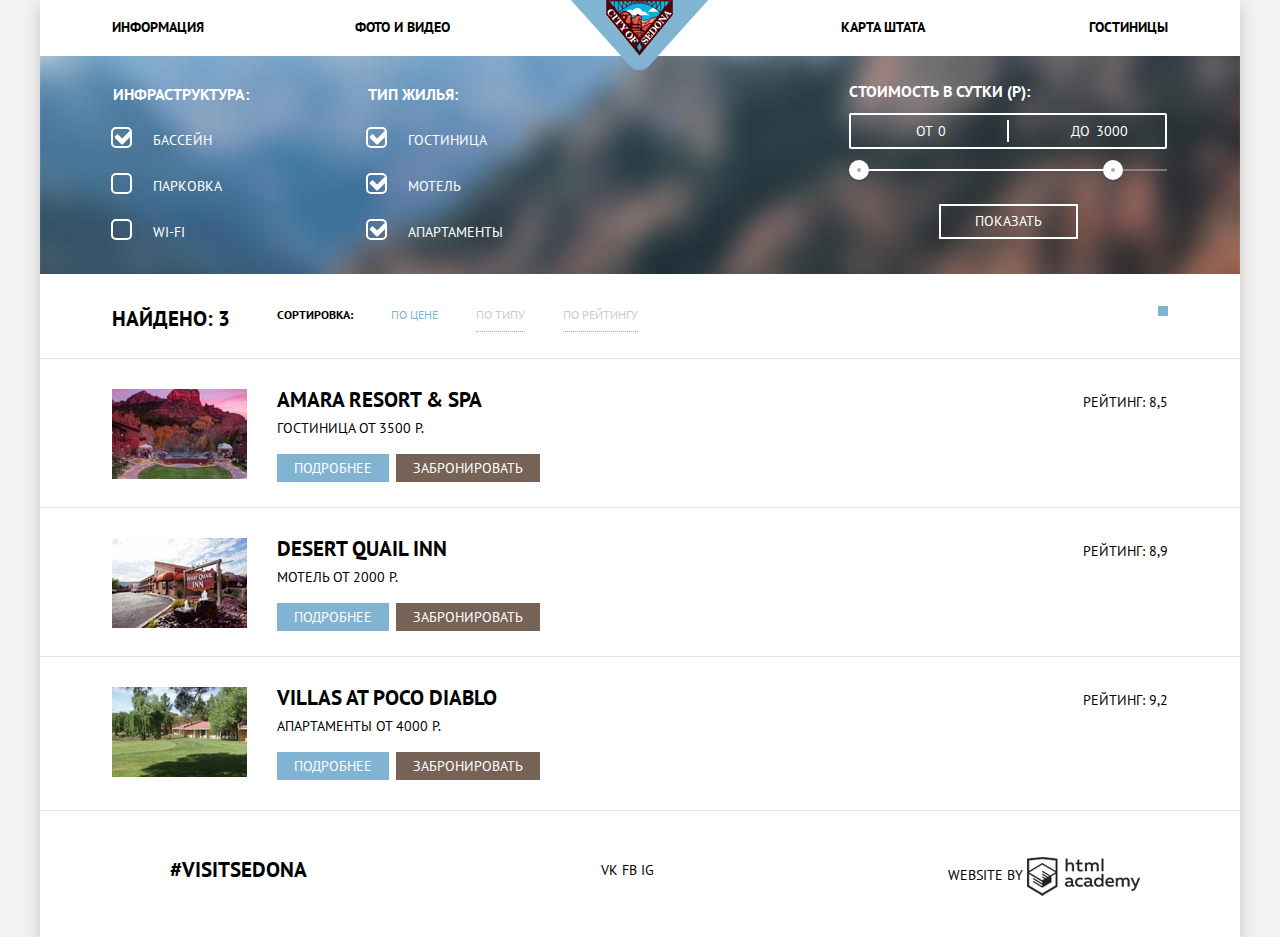
==== inner.html @ 0ab80007 "внутренняя страница" ====
<!DOCTYPE html>
<html lang="ru">
    <head>
        <meta charset="utf-8">
        <title>HTML Academy: Седона</title>
         <link href="https://fonts.googleapis.com/css?family=PT+Sans+Narrow:400,700|PT+Sans:400,700&amp;subset=cyrillic" rel="stylesheet">
        <link href="css/style.css" rel="stylesheet">
    </head>
    <body>
        <div class="container">
            <header class="page-header"> 
                <a class="logo" href="index.html"><img src="img/logo.png" alt="логотип" width=138 height=70></a>
                <nav class="top-menu">
                    <ul>
                        <li><a href="#">Информация</a></li>
                        <li><a href="#">Фото и видео</a></li>
                        <li><a href="#">Карта штата</a></li>
                        <li><a href="inner.html">Гостиницы</a></li>
                    </ul>
                </nav>
            </header>
            <!-- форма поиска жилья -->
            <div class="search-block">
                    <form class="hotel-search">
                        <div class="search-infrastructure">
                            <h3>Инфраструктура:</h3>
                                <input class="checkbox" type="checkbox" name="swim" id="swim" checked>
                            <label for="swim"><span>Бассейн</span></label>
                                <input class="checkbox" type="checkbox" name="parking" id="parking">
                            <label for="parking"><span>Парковка</span></label>
                                <input class="checkbox" type="checkbox" name="wifi" id="wifi">
                            <label for="wifi"><span>Wi-Fi</span></label>
                        </div>
                        <div class="search-housing">
                            <h3>Тип жилья:</h3>
                                <input class="checkbox" type="checkbox" name="hotel" id="hotel" checked>
                            <label for="hotel"><span>Гостиница</span></label>
                                <input class="checkbox" type="checkbox" name="motel" id="motel" checked>
                            <label for="motel"><span>Мотель</span></label>                        
                                <input class="checkbox" type="checkbox" name="apartments" id="apartments" checked>                                   
                            <label for="apartments"><span>Апартаменты</span></label>
                        </div>
                        <div class="search-price">
                            <div class="search-price-title">
                                Стоимость в сутки (р):
                            </div>
                            <div class="range-control">
                                <label class="min-price">от <input type="text" name="min-price" value="0"></label>
                                <label class="max-price">до <input type="text" name="max-price" value="3000"></label>
                            </div>
                            <div class="range-scale">
                                <!-- шкала -->
                                <div class="scale">
                                    <div class="scale-bar">
                                    </div>
                                </div>
                                <!-- ползунки -->
                                <div class="range-toggle range-toggle-min">
                                </div>
                                <div class="range-toggle range-toggle-max">
                                </div>
                            </div>
                            <button type="submit" class="btn-transparent">Показать</button> 
                        </div>
                    </form>
                </div>
            <!--основная часть -->
            <!-- сортировка результатов-->
            <main class="inner-page">
                <div class="result-sorting">
                    <div class="sorting-filter">
                        <span class="result-amount">Найдено: 3</span>
                        <span class="sorting-title">Сортировка:</span>
                        <a href="#" class="sorting-option sorting-option--selected">По цене</a>
                        <a href="#" class="sorting-option">По типу</a>
                        <a href="#" class="sorting-option">По рейтингу</a>
                    </div>
                    <div class="sorting-dir">
                        <a href="#" class="arrow-link"></a>
                        <a href="#" class="arrow-link-down"></a>
                    </div>
                </div>
                
            <!-- результаты -->
                <div class="result-content">
                <!-- блок с результатом -->
                    <div class="result">
                        <div class="result-block">
                            <figure class="result-img">
                                <img class="result-image" src="img/hotel-1.jpg" alt="фото гостиницы" width=135 height=90>
                            </figure>
                            <div class="result-info">
                                <h2 class="result-name">Amara Resort &amp; SPA</h2>
                                <span class="result-type">Гостиница</span>
                                <span class="result-prise">От 3500 Р.</span>
                                <div class="result-action">
                                    <a class="result-more-btn" href="#">Подробнее</a>
                                    <a class="result-order-btn">Забронировать</a>
                                </div>
                            </div>
                        </div>
                        <div class="result-rating">
                            <!-- звездочки рейтинга? -->
                            <div class="result-rating-stars">
                            </div>
                            <span class="result-rating-text">Рейтинг: 8,5</span>
                        </div>
                    </div>
                    <!-- конец блока с результатом -->
                    <div class="result">
                         <div class="result-block">
                            <figure class="result-img">
                                <img class="result-image" src="img/hotel-2.jpg" alt="фото гостиницы" width=135 height=90>
                            </figure>
                            <div class="result-info">
                                <h2 class="result-name">Desert Quail Inn</h2>
                                <span class="result-type">Мотель</span>
                                <span class="result-prise">От 2000 Р.</span>
                                <div class="result-action">
                                    <a class="result-more-btn" href="#">Подробнее</a>
                                    <a class="result-order-btn">Забронировать</a>
                                </div>
                            </div>
                        </div>
                        <div class="result-rating">
                            <!-- звездочки рейтинга? -->
                            <div class="result-rating-stars">
                            </div>
                            <span class="result-rating-text">Рейтинг: 8,9</span>
                        </div>
                    </div>
                    <div class="result">
                         <div class="result-block">
                            <figure class="result-img">
                                <img class="result-image" src="img/hotel-3.jpg" alt="фото гостиницы" width=135 height=90>
                            </figure>
                            <div class="result-info">
                                <h2 class="result-name">Villas at Poco Diablo</h2>
                                <div class="result-filter">
                                    <span class="result-type">Апартаменты</span>
                                    <span class="result-prise">От 4000 Р.</span>
                                </div>
                                <div class="result-action">
                                    <a class="result-more-btn" href="#">Подробнее</a>
                                    <a class="result-order-btn">Забронировать</a>
                                </div>
                            </div>
                        </div>
                        <div class="result-rating">
                            <!-- звездочки рейтинга? -->
                            <div class="result-rating-stars">
                            </div>
                            <span class="result-rating-text">Рейтинг: 9,2</span>
                        </div>
                    </div>
                </div>
            </main>
       <!-- подвал -->
            <footer class="page-footer">
                <div class="footer-left">
                    <span class="footer-hashtag">#VisitSedona</span>
                </div>
                <div class="socials">
                    <a class="social social-vk" href="#">vk</a>
                    <a class="social social-fb" href="#">fb</a>
                    <a class="social social-yt" href="#">ig</a>
                </div>
                <div class="copyright">
                    Website by <a href="http://htmlacademy.ru/"><img src="img/copyright.png" alt="HTML Academy" width=113 height=39 class="copyright-image"></a>
                </div>
            </footer>
        </div>
    </body>
</html>
---- css/style.css ----
body {
    margin: 0;
    padding: 0;
    background-color: #f2f2f2;
    color: #000000;
    font-family: "PT Sans", "Arial", serif;
    font-size: 14px;
    font-weight: normal;
    line-height: 26px; 
    text-transform: uppercase;
}

h1 {
    color: #000000;
    font-family: "PT Sans", "Arial", serif;
    font-size: 21px;
    font-weight: bold;
    line-height: 26px; 
    text-transform: uppercase;
}

h2 {
    color: #000000;
    font-family: "PT Sans", "Arial", serif;
    font-size: 21px;
    font-weight: bold;
    line-height: 21px; 
    text-transform: uppercase;
}

a {
    color: #000000;
    text-decoration: none;
}

a:visited {
    color: #000000;
} 

.container {
    position: relative;
    width: 1200px;
    margin: 0 auto;
    background-color: white;  
    box-shadow: 0 5px 15px 0 rgba(0, 0, 0, 0.2);
}

.page-header {
    background-color: white;
    font-size: 0;
}

.top-menu {
    padding-left: 6%;
    padding-right: 6%;    
}

.top-menu ul {
    display: flex;
    justify-content: space-between;
    padding: 0;
    list-style-type: none;
}

.top-menu li {
    width: 20%;
    padding-top: 14px;
    padding-bottom: 16px;
    font-size: 14px;
    font-weight: bold;
    text-align: left;
    text-transform: uppercase;

}

.top-menu li:nth-child(3), .top-menu li:last-child {
    text-align: right;
}


.top-menu li:nth-child(2) {
    padding-right: 11%;
}

.logo {
    position: absolute;
    left: 50%;
    margin-left: -69px;
}

.top-image {
    height: 433px;
    padding-top: 75px;
    background: 
        url("../img/img-bottom.png") no-repeat 50% 100%, 
        url("../img/background.jpg") no-repeat 50% 0;
}

.top-image img {
    display: block;
    margin: auto;
}


.features-head {
    width: 575px;
    margin-top: 0;
    margin-right: auto;
    margin-left: auto;
    padding-top: 46px;
    padding-bottom: 37px;
    text-align: center;
}

.block-caption {
    padding-top: 13px;
    text-transform: uppercase;
}

.features-block h2 {
    color: white;
}

.features-block {
    min-height: 256px;
    display: flex;
    color: white;
    line-height: 0;
    background-color: #81b3d2;
}


.features-text {
    width: 33.33%;
    display: flex;
    flex-direction: column;
    justify-content: center;
    padding-top: 5px;
    padding-bottom: 0;
    padding-right: 40px;
    padding-left: 40px;
    line-height: 26px;
}

.features-text h2 {
    padding-left: 60px;
    padding-right: 60px;
    margin-bottom: 25px;
}

.features-bottom h2 {
    padding-left: 100px;
    padding-right: 100px;
}

.features-number, .features-text {
    text-align: center;
}

.features-img {
    width: 66.67%;
    margin: 0;
    padding: 0;
}

.features-block--inverse {
    flex-direction: row-reverse;
}


.advice {
    display: flex;
    justify-content: space-between;
    text-transform: uppercase;
    font-size: 0;
}

.advice-item {
    width: 33.33%;
    padding-bottom: 64px;
    font-size: 14px;
    text-align: center;
}

.advice-item-description {
    padding: 6px 72px;
    line-height: 20px;
    text-align: center;
}

.advice-item--house::before {
    content: "";
    display: block;
    width: 85px;
    height: 75px;
    margin: 58px 157px 28px 157px;
    background: url("../img/house-icon.png") no-repeat center;
}

.advice-item--hamburger::before {
    content: "";
    display: block;
    width: 85px;
    height: 75px;
    margin: 58px 157px 28px 157px;
    background: url("../img/hamburger-icon.png") no-repeat center;
}

.advice-item--hamburger .advice-item-description {
    padding-right: 57px;
    padding-left: 57px;
}

.advice-item--gift::before {
    content: "";
    display: block;
    width: 85px;
    height: 75px;
    margin: 58px 157px 28px 157px;
    background: url("../img/gift-icon.png") no-repeat center;
}

.advice-item--gift .advice-item-description {
    padding-right: 64px;
    padding-left: 64px;
}

.features-bottom {
    min-height: 256px;
    display: flex;
    flex-direction: row;
    justify-content: space-between;
    margin: 0;
    padding-top: 0;
    color: #000000;
    line-height: 0;
    background-color: #eeeeee;
}

.features-bottom .features-text {
    width: 400px;
    line-height: 26px;
    display: flex;
    padding: 0;
    margin-top: -10px;
    flex-direction: column;
    justify-content: center;
}

.features-bottom .features-description {
    padding-left: 60px;
    padding-right: 60px;
}


.search-text {
    width: 575px;
    min-height: 235px;
    padding: 0;
    margin: 0;
    text-align: center;
    margin-top: 55px;
    margin-right: auto; 
    margin-left: auto;
}

.search-text p {
    padding-top: 10px;
    padding-bottom: 33px;
    line-height: 24px;
}

.search-caption {
    line-height: 24px;
    font-size: 30px;
    font-weight: bold;
}

.search-btn {
    width: 570px;
    padding: 30px;
    border: none;
    font-family: "PT Sans", "Arial", serif;
    font-size: 21px;
    font-weight: bold;
    line-height: 26px;
    text-align: center;
    text-transform: uppercase;
    color: #ffffff;
    background-color: #766357;
}

.map {
    width: 100%;
    height: 594px;
    background: url('../img/map.jpg') no-repeat center bottom;
}

.search-container {
    position: absolute;
    left: 315px;
    width: 570px;
    min-height: 393px;
    padding: 0;
    background-color: #ffffff;
    box-shadow: -7px 7px 15px 0 rgba(0, 0, 0, 0.15);
}

.search-form {
    padding: 40px 57px;
    font-weight: bold;
    line-height: 26px;

}

.search-form input {
    height: 26px;
    padding: 5px 15px;
    margin: 15px 0;
    font-family: "PT Sans", "Arial", serif;
    font-size: 14px;
    font-weight: bold;
    line-height: 26px;
    text-transform: uppercase;
}


input[type="text"] {
    width: 315px;
    margin-left: 15px;
    border: none;
    background-color: #f2f2f2;
}
    
.search-form label {
    margin: 0;
    padding: 0;
}

.search-form span {
    font-size: 14px;
    line-height: 26px;
}

/*мракобесие*/
.people-block {
    display: flex;
    justify-content: space-between;
    flex-wrap: nowrap;
    padding: 0;
    margin-top: 20px;
    margin-bottom: 10px;
}

.people-block label {
    display: flex;
    justify-content: space-between;
}

.people-block input {
    width: 36px;
    height: 36px;
    margin: 0;
    padding: 0;
    border: none;
    text-align: center;
    background-color: #f2f2f2;
}

.people-block input:last-child {
    margin-right: 0;
}
/**/

.filter-btn {
    width: 457px;
    padding: 16px 0;
    margin: 43px auto 0 auto;
    border: none;
    color: #ffffff;
    font-size: 21px;
    font-weight: bold;
    line-height: 26px;
    text-transform: uppercase;
    background-color: #81b3d2;
}


.page-footer {
    display: flex;
    justify-content: space-between;
    margin: 0;
    margin-top: -121px;
    padding: 41px 100px;
    background-color: rgba(255, 255, 255, 0.9);
}

.footer-left {
    padding-left: 30px;

}
.footer-hashtag {
    font-size: 21px;
    font-weight: bold;

}

.copyright img {
    line-height: 40px;
    vertical-align: middle;
}



/*внутренняя страница*/

.result-content {
    display: flex;
    flex-direction: column;
    margin-bottom: 121px;
}

.search-block {
    min-height: 188px;
    margin: 0;
    padding: 25px 73px;
    padding-bottom: 0;
    background: url("../img/inner-bg.jpg") no-repeat 0 -55px;
}
/*форма поиска*/
 .hotel-search {
    color: #ffffff;
    display: flex;
    flex-direction: row;
    justify-content: flex-start;
    padding-bottom: 15px;
}

.hotel-search h3 {
    margin-top: 0;
    margin-bottom: 20px;
}
.search-infrastructure {
    width: 255px;
    display: flex;
    flex-direction: column;
}

.search-housing {
    width: 240px;
    display: flex;
    flex-direction: column;
}


input[type="checkbox"] {
    display: none;
} 

input[type="checkbox"] + label {
    position: relative;
    padding: 0 0 0 40px;
    margin-bottom: 20px;
}

.checkbox + label::before {
    content: "";
    position: absolute;
    left: -2px;
    width: 17px;
    height: 17px;
    background: none;
    border: 2px solid #ffffff;
    border-radius: 5px;
}

.checkbox:checked + label::before {
    content: "";
    position: absolute;
    left: -2px;
    width: 17px;
    height: 17px;
    background-color: transparent;
    background: url("../img/checked.png") no-repeat -3px -2px;
    overflow: visible;
    border: 2px solid #ffffff;
    border-radius: 5px;
}

/*фильтр по ценовому диапазону*/
.search-price {
    margin-left: auto;
    width: 318px;

}

.search-price-title {
    font-size: 16px;
    line-height: 21px;
    margin-bottom: 11px;
    font-weight: bold;

}
/*поля со значениями*/
.range-control {
    position: relative;
    height: 32px;
    margin-bottom: 20px;
    border: 2px solid #ffffff;
    border-radius: 2px;
    font-size: 0;
}

/*разделитель между полями со значениями*/
.range-control::after {
    content: "";
    position: absolute;
    left: 50%;
    top: 50%;
    width: 2px;
    height: 22px;
    background-color: #ffffff;
    transform: translate(-50%, -50%);
}

.range-control label {
    display: inline-block;
    font-size: 14px;
    line-height: 30px;
    vertical-align: middle;
    cursor: pointer;
}

.range-control .min-price,
.range-control .max-price {
    width: 90px;
    padding-left: 65px;
}

.range-control input {
    width: 50px;
    margin: 0;
    color: inherit;
    font: inherit;
    background: none;
    border: none;
}

/* шкала с ползунками*/
.range-scale {
    position: relative;
    margin-bottom: 33px;
}

.range-scale .scale {
    height: 2px;
    background-color: rgba(255, 255, 255, 0.3);
}

.range-scale .scale-bar {
    width: 80%;
    height: 2px;
    background-color: #ffffff;
}

/*ползунки*/

.range-toggle {
    position: absolute;
    top: -9px;
    width: 4px;
    height: 4px;
    border: 8px solid #ffffff;
    border-radius: 50%;
    background-color: #ababab;
    box-shadow: 0 2px 1px 0 rgba(0, 0, 0, 0.14);
    cursor: pointer;
}

.range-toggle-max {
    left: 80%;
}

.range-toggle:hover {
    background-color: #1c4f80;
}

/*прозрачная кнопка*/

.btn-transparent {
    display: block;
    margin: 0 auto;
    padding: 5px 34px;
    border: 2px solid #ffffff;
    color: inherit;
    font-family: inherit;
    font-size: 14px;
    line-height: 21px;
    text-transform: uppercase;
    background: none;
}

.btn-transparent:hover {
    color: #000000;
    background-color: #ffffff;
}


/*результаты поиска*/
.result-sorting {
    display: flex;
    padding: 26px 6%;
}

.sorting-filter {
    width: 680px;
    display: flex;
    justify-content: flex-start;
}

.sorting-title {
    font-size: 12px;
    line-height: 18px;
    font-weight: bold;
    
}
.sorting-title {
    margin-left: 47px;
}

.sorting-option  {
    margin-left: 38px;
}

a.sorting-option {
    font-size: 12px;
    line-height: 18px;
    color: #cacaca;
    border-bottom: 1px dotted #81b3d2;
}

a.sorting-option--selected {
    color: #81b3d2;
    border: none;
}
.result-amount {
    font-size: 21px;
    font-weight: bold;
    color: #000000;
    line-height: 26px;
    
}

/*временный квадратик вместо стрелочек*/
.sorting-dir {
    margin-left: auto;
    width: 10px;
    height: 10px;
    background-color: #81b3d2;
}

/*блок с результатами*/
.result {
    display: flex;
    width: 100%;
    padding-top: 30px;
    padding-bottom: 0;
    margin-bottom: 20px;
    border-top: 1px solid #e5e5e5;
}

.result:last-child {
    padding-bottom: 25px;
    margin-bottom: 5px;
    border-bottom: 1px solid #e5e5e5;
}

.result-block {
    width: 530px;
    padding-left: 6%;
    padding-right: 6%;
    display: flex;
    justify-content: flex-start;
}

.result-img {
    padding: 0;
    margin: 0;
    margin-right: 30px;
}

.result-name {
    margin-top: 0;
    margin-bottom: 5px;
}

.result-action {
    margin-top: 14px;
}

.result-more-btn {
    padding: 5px 17px;
    margin-right: 3px;
    background-color: #81b3d2;
}

a.result-more-btn {
    color: #ffffff;
}

.result-order-btn {
    padding: 5px 17px;
    border: none;
    background-color: #766357;
}

a.result-order-btn {
    color: #ffffff;
    text-transform: uppercase;
}
.result-rating {
    margin-left: auto;
    padding-right: 6%;
}




/*чтобы футер не выползал вверх*/
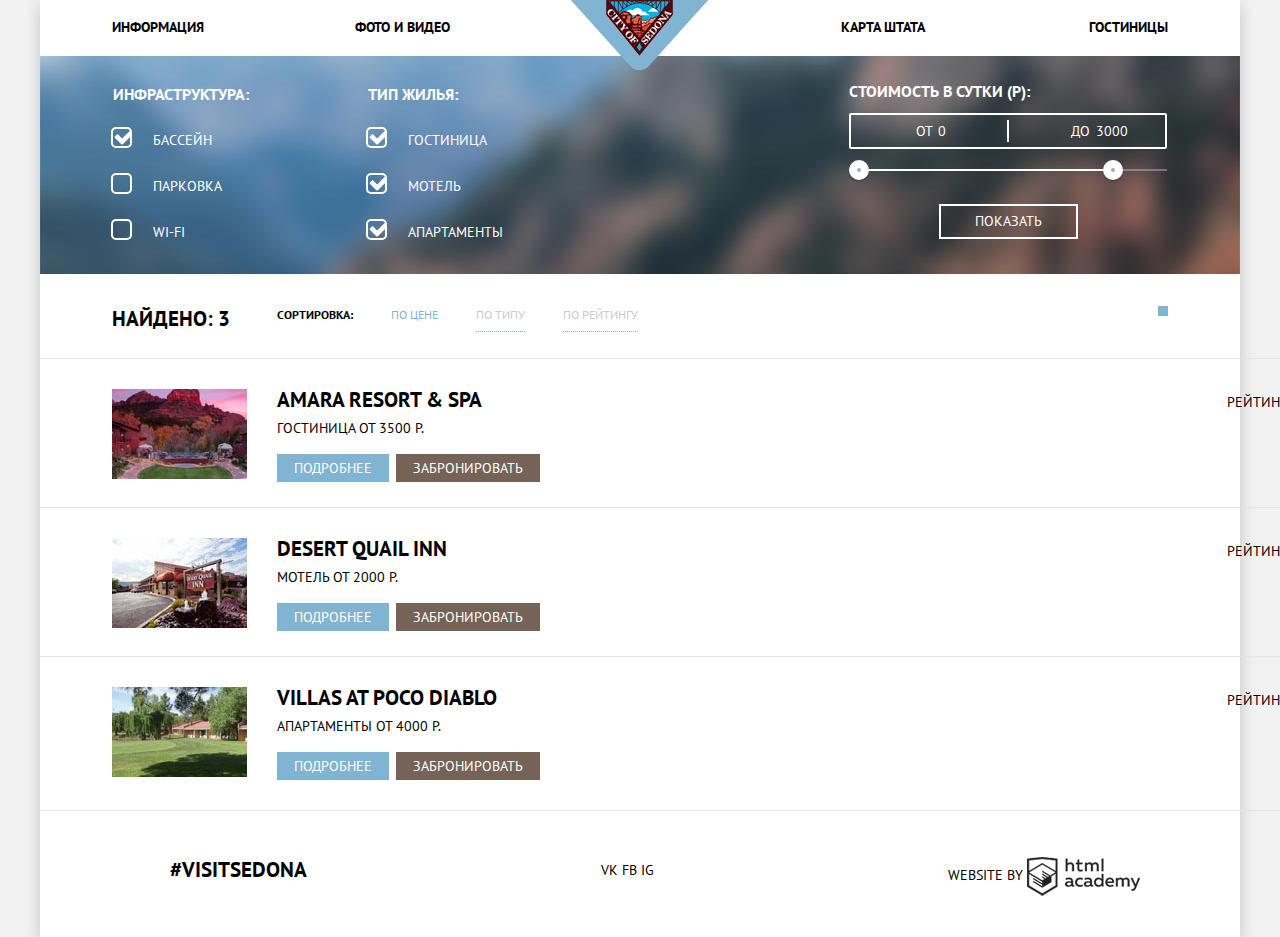
==== commit 2d9b34f5: "правки" ====
--- a/inner.html
+++ b/inner.html
@@ -124,9 +124,9 @@
                         </div>
                         <div class="result-rating">
                             <!-- звездочки рейтинга? -->
-                            <div class="result-rating-stars">
-                            </div>
-                            <span class="result-rating-text">Рейтинг: 8,9</span>
+                                <div class="result-rating-stars">
+                                </div>
+                                <span class="result-rating-text">Рейтинг: 8,9</span>
                         </div>
                     </div>
                     <div class="result">
--- a/css/style.css
+++ b/css/style.css
@@ -79,7 +79,7 @@
 
 
 .top-menu li:nth-child(2) {
-    padding-right: 11%;
+    margin-right: 11%;
 }
 
 .logo {
@@ -132,10 +132,7 @@
 
 .features-text {
     width: 33.33%;
-    display: flex;
-    flex-direction: column;
-    justify-content: center;
-    padding-top: 5px;
+    padding-top: 35px;
     padding-bottom: 0;
     padding-right: 40px;
     padding-left: 40px;
@@ -242,7 +239,6 @@
     line-height: 26px;
     display: flex;
     padding: 0;
-    margin-top: -10px;
     flex-direction: column;
     justify-content: center;
 }
@@ -421,7 +417,6 @@
 }
 
 .search-block {
-    min-height: 188px;
     margin: 0;
     padding: 25px 73px;
     padding-bottom: 0;
@@ -665,6 +660,8 @@
     width: 100%;
     padding-top: 30px;
     padding-bottom: 0;
+    padding-left: 6%;
+    padding-right: 6%;
     margin-bottom: 20px;
     border-top: 1px solid #e5e5e5;
 }
@@ -677,8 +674,7 @@
 
 .result-block {
     width: 530px;
-    padding-left: 6%;
-    padding-right: 6%;
+
     display: flex;
     justify-content: flex-start;
 }
@@ -720,7 +716,7 @@
 }
 .result-rating {
     margin-left: auto;
-    padding-right: 6%;
+
 }
 
 
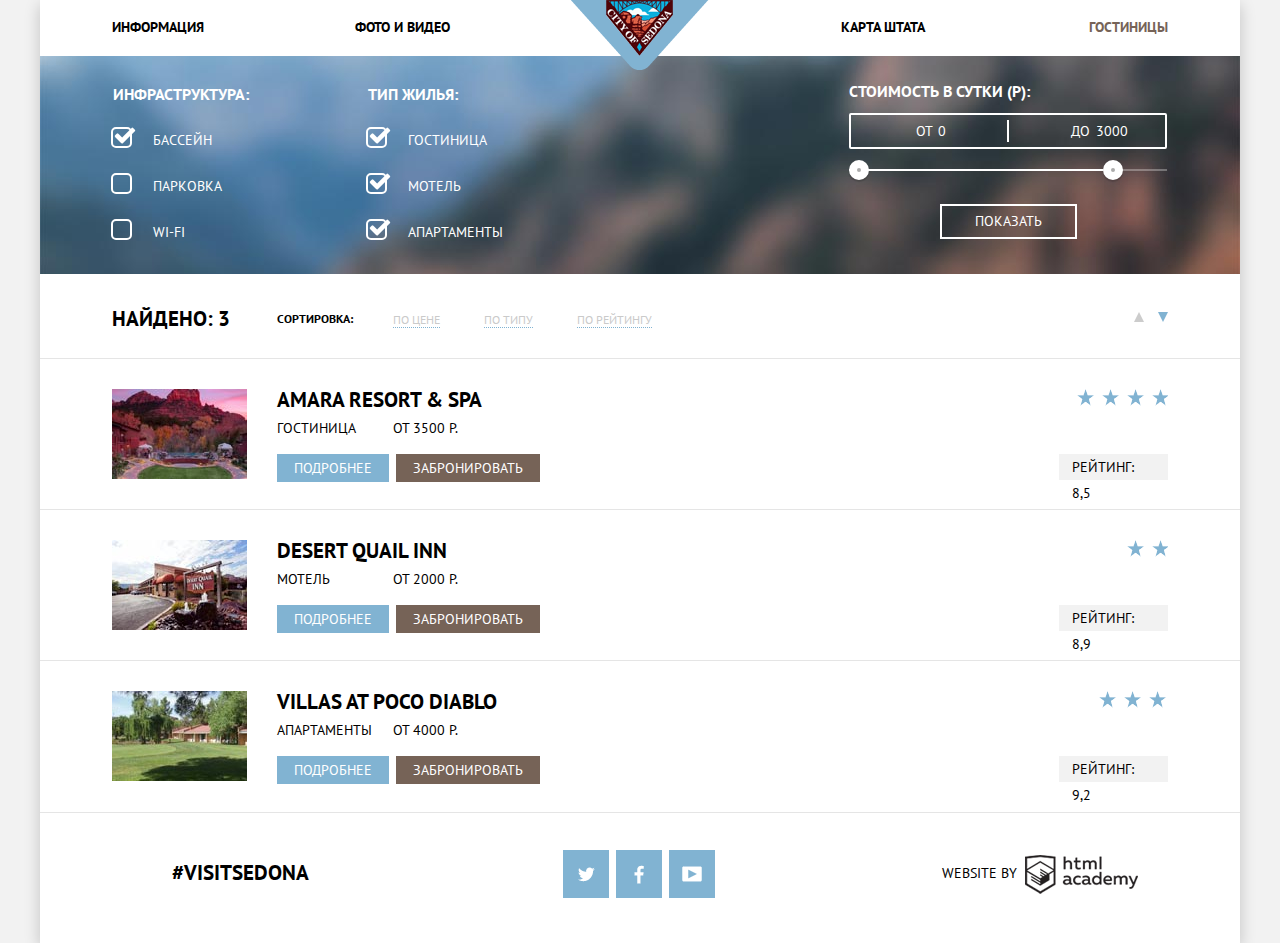
==== commit 9a69faed: "доработки: позиционирование иконок в блоках .advice-item; разметка формы на главной; правки к стилям" ====
--- a/inner.html
+++ b/inner.html
@@ -12,10 +12,10 @@
                 <a class="logo" href="index.html"><img src="img/logo.png" alt="логотип" width=138 height=70></a>
                 <nav class="top-menu">
                     <ul>
-                        <li><a href="#">Информация</a></li>
-                        <li><a href="#">Фото и видео</a></li>
-                        <li><a href="#">Карта штата</a></li>
-                        <li><a href="inner.html">Гостиницы</a></li>
+                        <li><a class="menu-link" href="#">Информация</a></li>
+                        <li><a class="menu-link" href="#">Фото и видео</a></li>
+                        <li><a class="menu-link" href="#">Карта штата</a></li>
+                        <li><a class="menu-link menu-link--current" href="inner.html">Гостиницы</a></li>
                     </ul>
                 </nav>
             </header>
@@ -70,14 +70,18 @@
                 <div class="result-sorting">
                     <div class="sorting-filter">
                         <span class="result-amount">Найдено: 3</span>
-                        <span class="sorting-title">Сортировка:</span>
-                        <a href="#" class="sorting-option sorting-option--selected">По цене</a>
-                        <a href="#" class="sorting-option">По типу</a>
-                        <a href="#" class="sorting-option">По рейтингу</a>
+                        <div class="sorting">
+                            <span class="sorting-title">Сортировка:</span>
+                            <div class="sorting-types">
+                                <a href="#" class="sorting-option sorting-option--current">По цене</a>
+                                <a href="#" class="sorting-option">По типу</a>
+                                <a href="#" class="sorting-option">По рейтингу</a>
+                            </div>
+                        </div>
                     </div>
                     <div class="sorting-dir">
-                        <a href="#" class="arrow-link"></a>
-                        <a href="#" class="arrow-link-down"></a>
+                        <a href="#" class="arrow-link arrow-link--up"></a>
+                        <a href="#" class="arrow-link arrow-link--down arrow-active"></a>
                     </div>
                 </div>
                 
@@ -90,9 +94,11 @@
                                 <img class="result-image" src="img/hotel-1.jpg" alt="фото гостиницы" width=135 height=90>
                             </figure>
                             <div class="result-info">
-                                <h2 class="result-name">Amara Resort &amp; SPA</h2>
-                                <span class="result-type">Гостиница</span>
-                                <span class="result-prise">От 3500 Р.</span>
+                                <a href="#" class="result-name">Amara Resort &amp; SPA<br></a>
+                                <div class="result-description">
+                                    <span class="result-type">Гостиница</span>
+                                    <span class="result-price">От 3500 Р.</span>
+                                </div>
                                 <div class="result-action">
                                     <a class="result-more-btn" href="#">Подробнее</a>
                                     <a class="result-order-btn">Забронировать</a>
@@ -113,9 +119,9 @@
                                 <img class="result-image" src="img/hotel-2.jpg" alt="фото гостиницы" width=135 height=90>
                             </figure>
                             <div class="result-info">
-                                <h2 class="result-name">Desert Quail Inn</h2>
+                                <a href="#" class="result-name">Desert Quail Inn <br></a>
                                 <span class="result-type">Мотель</span>
-                                <span class="result-prise">От 2000 Р.</span>
+                                <span class="result-price">От 2000 Р.</span>
                                 <div class="result-action">
                                     <a class="result-more-btn" href="#">Подробнее</a>
                                     <a class="result-order-btn">Забронировать</a>
@@ -124,7 +130,7 @@
                         </div>
                         <div class="result-rating">
                             <!-- звездочки рейтинга? -->
-                                <div class="result-rating-stars">
+                                <div class="result-rating-stars rating-stars--two">
                                 </div>
                                 <span class="result-rating-text">Рейтинг: 8,9</span>
                         </div>
@@ -135,10 +141,10 @@
                                 <img class="result-image" src="img/hotel-3.jpg" alt="фото гостиницы" width=135 height=90>
                             </figure>
                             <div class="result-info">
-                                <h2 class="result-name">Villas at Poco Diablo</h2>
+                                <a href="#" class="result-name">Villas at Poco Diablo<br></a>
                                 <div class="result-filter">
                                     <span class="result-type">Апартаменты</span>
-                                    <span class="result-prise">От 4000 Р.</span>
+                                    <span class="result-price">От 4000 Р.</span>
                                 </div>
                                 <div class="result-action">
                                     <a class="result-more-btn" href="#">Подробнее</a>
@@ -148,7 +154,7 @@
                         </div>
                         <div class="result-rating">
                             <!-- звездочки рейтинга? -->
-                            <div class="result-rating-stars">
+                            <div class="result-rating-stars rating-stars--three">
                             </div>
                             <span class="result-rating-text">Рейтинг: 9,2</span>
                         </div>
@@ -161,12 +167,12 @@
                     <span class="footer-hashtag">#VisitSedona</span>
                 </div>
                 <div class="socials">
-                    <a class="social social-vk" href="#">vk</a>
-                    <a class="social social-fb" href="#">fb</a>
-                    <a class="social social-yt" href="#">ig</a>
+                    <a class="social social-tw" href="#"></a>
+                    <a class="social social-fb" href="#"></a>
+                    <a class="social social-yt" href="#"></a>
                 </div>
                 <div class="copyright">
-                    Website by <a href="http://htmlacademy.ru/"><img src="img/copyright.png" alt="HTML Academy" width=113 height=39 class="copyright-image"></a>
+                    <span class="copyright-text">Website by</span><a href="http://htmlacademy.ru/" class="copyright-image"></a>
                 </div>
             </footer>
         </div>
--- a/css/style.css
+++ b/css/style.css
@@ -80,6 +80,26 @@
 
 .top-menu li:nth-child(2) {
     margin-right: 11%;
+}
+
+
+a.menu-link:hover {
+    color: #81b3d2;
+}
+
+a.menu-link:active {
+    color: #b2b2b2;
+}
+
+a.menu-link--current:link {
+    color: #766357;
+}
+a.menu-link--current:hover {
+    color: #604e43;
+}
+
+a.menu-link--current:active {
+    color: #d6d0cc;
 }
 
 .logo {
@@ -173,8 +193,10 @@
 }
 
 .advice-item {
+    position: relative;
     width: 33.33%;
-    padding-bottom: 64px;
+    padding-top: 143px;
+    padding-bottom: 65px;
     font-size: 14px;
     text-align: center;
 }
@@ -188,18 +210,21 @@
 .advice-item--house::before {
     content: "";
     display: block;
+    position: absolute;
     width: 85px;
     height: 75px;
-    margin: 58px 157px 28px 157px;
+    top: 58px;
+    left: 157px;
     background: url("../img/house-icon.png") no-repeat center;
 }
-
 .advice-item--hamburger::before {
     content: "";
     display: block;
+    position: absolute;
     width: 85px;
     height: 75px;
-    margin: 58px 157px 28px 157px;
+    top: 58px;
+    left: 157px;
     background: url("../img/hamburger-icon.png") no-repeat center;
 }
 
@@ -211,9 +236,11 @@
 .advice-item--gift::before {
     content: "";
     display: block;
+    position: absolute;
     width: 85px;
     height: 75px;
-    margin: 58px 157px 28px 157px;
+    top: 58px;
+    left: 157px;
     background: url("../img/gift-icon.png") no-repeat center;
 }
 
@@ -303,16 +330,44 @@
 }
 
 .search-form {
-    padding: 40px 57px;
+    padding: 55px 57px;
     font-weight: bold;
     line-height: 26px;
-
-}
-
-.search-form input {
-    height: 26px;
-    padding: 5px 15px;
-    margin: 15px 0;
+}
+
+.form-block {
+    width: 100%;
+    margin-bottom: 28px;
+    height: 40px;
+}
+
+.form-block--half {
+    padding: 0;
+    margin: 0;
+    width: 50%;
+}
+
+.form-label {
+    width: 110px;
+    float: left;
+    margin: 0;
+    margin-top: 5px;
+    padding: 0;
+    font-size: 14px;
+    line-height: 26px;
+}
+
+.form-input {
+    position: relative;
+    overflow: hidden; 
+}
+
+.form-input input {
+    width: 100%;
+    position: relative;
+    padding: 5px 40px 5px 15px;
+    border: none;
+    background-color: #f2f2f2;
     font-family: "PT Sans", "Arial", serif;
     font-size: 14px;
     font-weight: bold;
@@ -320,53 +375,71 @@
     text-transform: uppercase;
 }
 
-
-input[type="text"] {
-    width: 315px;
-    margin-left: 15px;
-    border: none;
-    background-color: #f2f2f2;
-}
-    
-.search-form label {
-    margin: 0;
-    padding: 0;
-}
-
-.search-form span {
-    font-size: 14px;
-    line-height: 26px;
-}
-
-/*мракобесие*/
-.people-block {
-    display: flex;
-    justify-content: space-between;
-    flex-wrap: nowrap;
-    padding: 0;
-    margin-top: 20px;
-    margin-bottom: 10px;
-}
-
-.people-block label {
-    display: flex;
-    justify-content: space-between;
-}
-
-.people-block input {
-    width: 36px;
-    height: 36px;
-    margin: 0;
-    padding: 0;
-    border: none;
-    text-align: center;
-    background-color: #f2f2f2;
-}
-
-.people-block input:last-child {
-    margin-right: 0;
-}
-/**/
+.form-input input[type="text"]:hover {
+    background-color: #ebebeb;
+}
+
+.form-input input[type="text"]:focus {
+    background-color: #ffffff;
+    outline: none;
+    border: 2px solid #e5e5e5;
+}
+
+.form-block--half input {
+    padding-left: 40px;
+    padding-right: 40px;
+
+}
+
+.form-control {
+    position: absolute;
+    top: 0;
+    right: 0;
+    width: 35px;
+    height: 35px;
+    z-index: 2;
+}
+
+.form-control--calendar {
+    background: url("../img/calendar.png") no-repeat 50% 50%;
+}
+
+.form-control--calendar:hover {
+    background: url("../img/calendar-hvr.png") no-repeat 50% 50%;
+}
+
+.form-control--calendar:active {
+    background: url("../img/calendar-dwn.png") no-repeat 50% 50%;
+}
+.form-control--minus {
+    position: absolute;
+    top: 0;
+    left: 0;
+    width: 35px;
+    height: 35px;
+    background: url("../img/minus.png") no-repeat 50% 50%;
+    z-index: 2;
+}
+
+.form-control--minus:hover {
+     background: url("../img/minus-hvr.png") no-repeat 50% 50%;
+}
+
+.form-control--minus:active {
+     background: url("../img/minus-dwn.png") no-repeat 50% 50%;
+}
+
+.form-control--plus {
+    background: url("../img/plus.png") no-repeat 50% 50%;
+}
+
+.form-control--plus:hover {
+    background: url("../img/plus-hvr.png") no-repeat 50% 50%;
+}
+
+.form-control--plus:active {
+    background: url("../img/plus-dwn.png") no-repeat 50% 50%;
+}
 
 .filter-btn {
     width: 457px;
@@ -381,30 +454,105 @@
     background-color: #81b3d2;
 }
 
+.filter-btn:hover {
+    background-color: #669ec0;
+}
+
+.filter-btn:active {
+    background-color: #5496bd;
+    color: #5496bd;
+} 
 
 .page-footer {
     display: flex;
-    justify-content: space-between;
+    justify-content: space-around;
+    align-items: center;
     margin: 0;
     margin-top: -121px;
-    padding: 41px 100px;
+    padding: 37px 0 45px 0;
     background-color: rgba(255, 255, 255, 0.9);
 }
 
 .footer-left {
-    padding-left: 30px;
+    padding-left: 10px;
 
 }
 .footer-hashtag {
+    padding-left: 20px;
     font-size: 21px;
     font-weight: bold;
-
-}
-
-.copyright img {
+}
+
+.socials {
+    padding: 0;
+    margin: 0;
+    margin-left: 50px;
+    text-align: center;
+}
+
+.social {
+    display: inline-block;
+    width: 46px;
+    height: 48px;
+    margin-right: 3px;
+    background: #81b3d2;
+    vertical-align: middle;
+} 
+
+.social:hover {
+    background-color: #669ec0;
+}
+
+
+.social-tw {
+    background: #81b3d2 url("../img/twitter.png") no-repeat center;
+}
+
+.social-tw:active {
+    background: #5496bd url("../img/twitter-tr.png") no-repeat center;
+}
+
+.social-fb {
+    background: #81b3d2 url("../img/facebook.png") no-repeat center;
+}
+
+.social-fb:active {
+    background: #5496bd url("../img/facebook-tr.png") no-repeat center;
+}
+
+.social-yt {
+    background: #81b3d2 url("../img/youtube.png") no-repeat center;
+}
+
+.social-yt:active {
+    background: #5496bd url("../img/youtube-tr.png") no-repeat center;
+}
+
+.copyright {
+    padding-left: 20px;
+}
+
+.copyright-text {
+    margin-right: 8px;
+}
+        
+a.copyright-image {
+    display: inline-block;
+    width: 113px;
+    height: 39px;
     line-height: 40px;
     vertical-align: middle;
-}
+    background: #ffffff url("../img/copyright.png") center no-repeat;
+}
+
+a.copyright-image:hover {
+     background: #ffffff url("../img/copyright-hvr.png") center no-repeat;
+}
+
+a.copyright-image:active {
+     background: #ffffff url("../img/copyright-dwn.png") center no-repeat;
+}
+
 
 
 
@@ -469,17 +617,28 @@
     border-radius: 5px;
 }
 
-.checkbox:checked + label::before {
+.checkbox:checked + label::after {
     content: "";
     position: absolute;
     left: -2px;
-    width: 17px;
-    height: 17px;
+    width: 26px;
+    height: 22px;
     background-color: transparent;
-    background: url("../img/checked.png") no-repeat -3px -2px;
-    overflow: visible;
-    border: 2px solid #ffffff;
-    border-radius: 5px;
+    background: url("../img/checked.png") no-repeat 1px 0;
+}
+
+.checkbox:disabled + label::before {
+    border: 2px solid #6a6a6a;
+}
+
+.checkbox:disabled + label::after {
+    content: "";
+    position: absolute;
+    left: -2px;
+    width: 26px;
+    height: 22px;
+    background-color: transparent;
+    background: url("../img/disabled.png") no-repeat 1px 0;
 }
 
 /*фильтр по ценовому диапазону*/
@@ -585,7 +744,7 @@
 .btn-transparent {
     display: block;
     margin: 0 auto;
-    padding: 5px 34px;
+    padding: 5px 33px;
     border: 2px solid #ffffff;
     color: inherit;
     font-family: inherit;
@@ -613,31 +772,48 @@
     justify-content: flex-start;
 }
 
+.sorting {
+    display: flex;
+    align-items: center;
+    
+}
 .sorting-title {
+    margin-left: 47px;
     font-size: 12px;
     line-height: 18px;
     font-weight: bold;
-    
-}
-.sorting-title {
-    margin-left: 47px;
-}
-
-.sorting-option  {
-    margin-left: 38px;
-}
-
-a.sorting-option {
+}
+
+
+a.sorting-option:link {
+    margin-left: 40px;
     font-size: 12px;
     line-height: 18px;
     color: #cacaca;
     border-bottom: 1px dotted #81b3d2;
-}
-
-a.sorting-option--selected {
+
+}
+
+a.sorting-option {
+    color: #bcbcbc;
+    border-bottom: 1px dotted #81b3d2;
+}
+
+a.sorting-option:hover {
+    color: #81b3d2;
+    border-bottom: 1px dotted #81b3d2;
+}
+
+a.sorting-option:active {
+    color: #000000;
+    border-bottom: none;
+}
+
+a.sorting-option--current {
     color: #81b3d2;
     border: none;
 }
+
 .result-amount {
     font-size: 21px;
     font-weight: bold;
@@ -646,35 +822,84 @@
     
 }
 
-/*временный квадратик вместо стрелочек*/
 .sorting-dir {
+    position: relative;
+    padding: 0;
     margin-left: auto;
-    width: 10px;
-    height: 10px;
-    background-color: #81b3d2;
+    margin-right: 15px;
+}
+
+.arrow-link--down {
+    display: block;
+    position: absolute;
+    left: 5px;
+    top: 0;
+    border: 10px solid #81b3d2;
+    border-right-width: 5px;
+    border-left-width: 5px;
+    border-right-color: transparent;
+    border-left-color: transparent;
+    border-bottom: 0;
+}
+
+.arrow-link--up {
+    display: block;
+    position: absolute;
+    right: 9px;
+    top: 0;
+    border: 10px solid #81b3d2;
+    border-right-width: 5px;
+    border-left-width: 5px;
+    border-right-color: transparent;
+    border-left-color: transparent;
+    border-top: 0;
+}
+
+a.arrow-link {
+    margin-top: 6px;
+    border-color: #cccccc;
+    border-right-color: transparent;
+    border-left-color: transparent;
+}
+
+a.arrow-link:hover {
+    border-color: #000000;
+    border-right-color: transparent;
+    border-left-color: transparent;
+    
+}
+
+a.arrow-link:active {
+    border-color: #81b3d2;
+    border-right-color: transparent;
+    border-left-color: transparent;
+}
+
+a.arrow-active {
+    border-color: #81b3d2;
+    border-right-color: transparent;
+    border-left-color: transparent;
 }
 
 /*блок с результатами*/
 .result {
     display: flex;
-    width: 100%;
     padding-top: 30px;
     padding-bottom: 0;
     padding-left: 6%;
     padding-right: 6%;
-    margin-bottom: 20px;
+    margin-bottom: 22px;
     border-top: 1px solid #e5e5e5;
 }
 
 .result:last-child {
-    padding-bottom: 25px;
-    margin-bottom: 5px;
+    padding-bottom: 23px;
+    margin-bottom: 0;
     border-bottom: 1px solid #e5e5e5;
 }
 
 .result-block {
     width: 530px;
-
     display: flex;
     justify-content: flex-start;
 }
@@ -685,9 +910,32 @@
     margin-right: 30px;
 }
 
-.result-name {
+a.result-name {
+    color: #000000;
+    font-family: "PT Sans", "Arial", serif;
+    font-size: 21px;
+    font-weight: bold;
+    line-height: 21px; 
+    text-transform: uppercase;
     margin-top: 0;
     margin-bottom: 5px;
+}
+
+
+a.result-name:hover {
+    color: #81b3d2;
+}
+
+
+a.result-name:active {
+    color: #cacaca;
+}
+
+.result-type {
+    display: inline-block;
+    width: 112px;
+    margin: 0;
+    padding: 0;
 }
 
 .result-action {
@@ -704,6 +952,15 @@
     color: #ffffff;
 }
 
+a.result-more-btn:hover {
+    background-color: #669ec0;
+}
+
+a.result-more-btn:active {
+    background-color: #5496bd;
+    color: #5496bd;
+}
+
 .result-order-btn {
     padding: 5px 17px;
     border: none;
@@ -714,12 +971,44 @@
     color: #ffffff;
     text-transform: uppercase;
 }
+
+a.result-order-btn:hover {
+    background-color: #604e43;
+}
+
+a.result-order-btn:active {
+    background-color: #503e33;
+    color: #503e33;
+}
+
 .result-rating {
+    display: flex;
+    flex-direction: column;
     margin-left: auto;
-
-}
-
-
-
-
-/*чтобы футер не выползал вверх*/
+    
+}
+
+.result-rating-stars {
+    width: 95px; 
+    height: 23px;
+    margin-left: auto;
+    margin-bottom: 42px;
+    background: url("../img/star.png") repeat-x;
+}
+
+.rating-stars--two {
+    width: 45px;
+}
+
+.rating-stars--three {
+    width: 73px;
+}
+
+
+.result-rating-text {
+    display: block;
+    width: 83px;
+    height: 26px;
+    padding: 0 13px;;
+    background-color: #f2f2f2;
+}
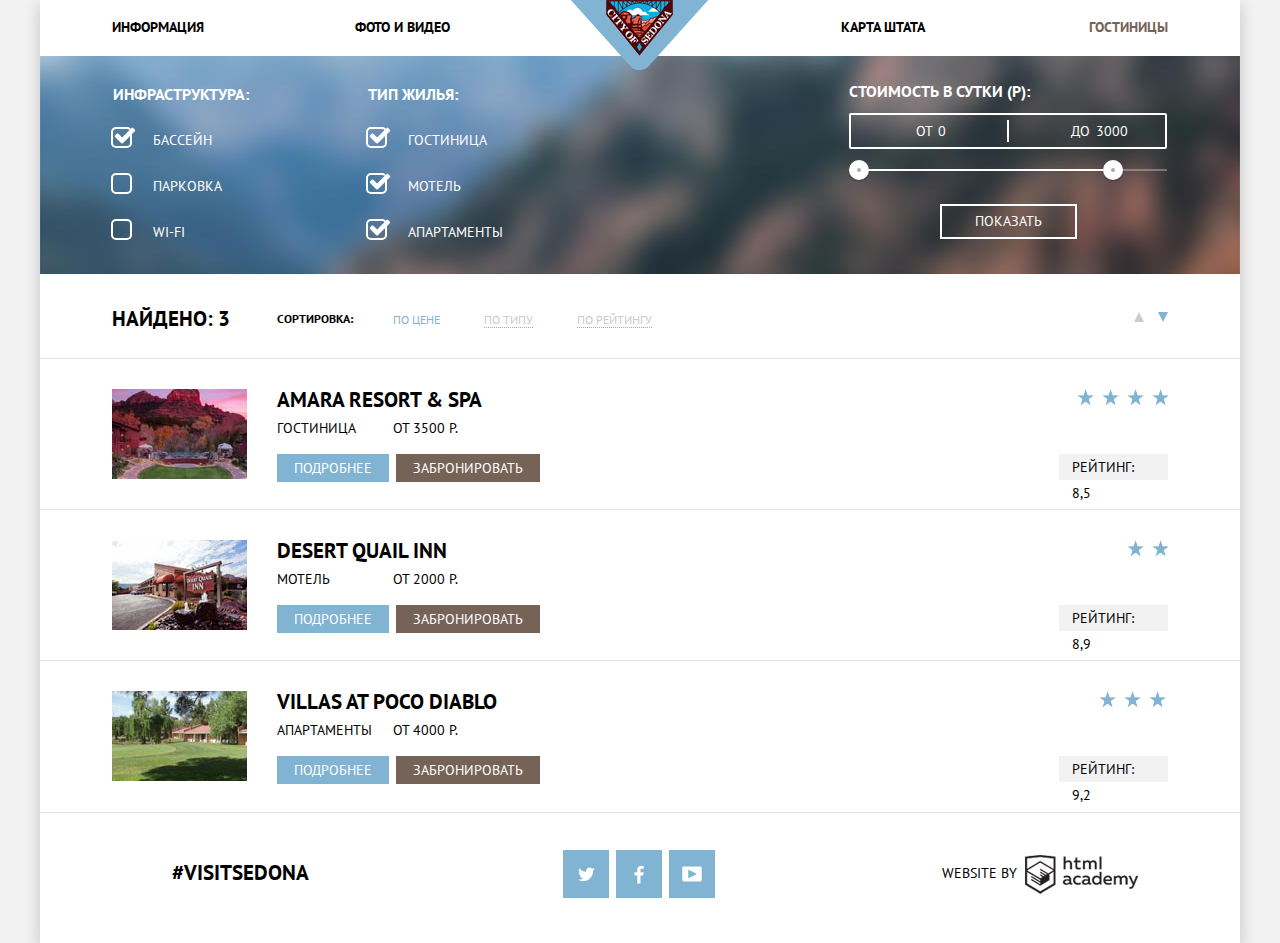
==== commit 46fe4104: "правки" ====
--- a/inner.html
+++ b/inner.html
@@ -89,20 +89,18 @@
                 <div class="result-content">
                 <!-- блок с результатом -->
                     <div class="result">
-                        <div class="result-block">
-                            <figure class="result-img">
-                                <img class="result-image" src="img/hotel-1.jpg" alt="фото гостиницы" width=135 height=90>
-                            </figure>
-                            <div class="result-info">
-                                <a href="#" class="result-name">Amara Resort &amp; SPA<br></a>
-                                <div class="result-description">
-                                    <span class="result-type">Гостиница</span>
-                                    <span class="result-price">От 3500 Р.</span>
-                                </div>
-                                <div class="result-action">
-                                    <a class="result-more-btn" href="#">Подробнее</a>
-                                    <a class="result-order-btn">Забронировать</a>
-                                </div>
+                        <figure class="result-img">
+                            <img class="result-image" src="img/hotel-1.jpg" alt="фото гостиницы" width=135 height=90>
+                        </figure>
+                        <div class="result-info">
+                            <a href="#" class="result-name">Amara Resort &amp; SPA<br></a>
+                            <div class="result-description">
+                                <span class="result-type">Гостиница</span>
+                                <span class="result-price">От 3500 Р.</span>
+                            </div>
+                            <div class="result-action">
+                                <a class="result-more-btn" href="#">Подробнее</a>
+                                <a class="result-order-btn">Забронировать</a>
                             </div>
                         </div>
                         <div class="result-rating">
@@ -114,42 +112,38 @@
                     </div>
                     <!-- конец блока с результатом -->
                     <div class="result">
-                         <div class="result-block">
-                            <figure class="result-img">
-                                <img class="result-image" src="img/hotel-2.jpg" alt="фото гостиницы" width=135 height=90>
-                            </figure>
-                            <div class="result-info">
-                                <a href="#" class="result-name">Desert Quail Inn <br></a>
-                                <span class="result-type">Мотель</span>
-                                <span class="result-price">От 2000 Р.</span>
-                                <div class="result-action">
-                                    <a class="result-more-btn" href="#">Подробнее</a>
-                                    <a class="result-order-btn">Забронировать</a>
-                                </div>
+                        <figure class="result-img">
+                              <img class="result-image" src="img/hotel-2.jpg" alt="фото гостиницы" width=135 height=90>
+                        </figure>
+                        <div class="result-info">
+                            <a href="#" class="result-name">Desert Quail Inn <br></a>
+                            <span class="result-type">Мотель</span>
+                            <span class="result-price">От 2000 Р.</span>
+                            <div class="result-action">
+                                <a class="result-more-btn" href="#">Подробнее</a>
+                                <a class="result-order-btn">Забронировать</a>
                             </div>
                         </div>
                         <div class="result-rating">
                             <!-- звездочки рейтинга? -->
-                                <div class="result-rating-stars rating-stars--two">
-                                </div>
-                                <span class="result-rating-text">Рейтинг: 8,9</span>
+                            <div class="result-rating-stars rating-stars--two">
+                            </div>
+                            <span class="result-rating-text">Рейтинг: 8,9</span>
                         </div>
-                    </div>
+                    </div> 
                     <div class="result">
-                         <div class="result-block">
-                            <figure class="result-img">
-                                <img class="result-image" src="img/hotel-3.jpg" alt="фото гостиницы" width=135 height=90>
-                            </figure>
-                            <div class="result-info">
-                                <a href="#" class="result-name">Villas at Poco Diablo<br></a>
-                                <div class="result-filter">
-                                    <span class="result-type">Апартаменты</span>
-                                    <span class="result-price">От 4000 Р.</span>
-                                </div>
-                                <div class="result-action">
-                                    <a class="result-more-btn" href="#">Подробнее</a>
-                                    <a class="result-order-btn">Забронировать</a>
-                                </div>
+                        <figure class="result-img">
+                            <img class="result-image" src="img/hotel-3.jpg" alt="фото гостиницы" width=135 height=90>
+                        </figure>
+                        <div class="result-info">
+                            <a href="#" class="result-name">Villas at Poco Diablo<br></a>
+                            <div class="result-filter">
+                                <span class="result-type">Апартаменты</span>
+                                <span class="result-price">От 4000 Р.</span>
+                            </div>
+                            <div class="result-action">
+                                <a class="result-more-btn" href="#">Подробнее</a>
+                                <a class="result-order-btn">Забронировать</a>
                             </div>
                         </div>
                         <div class="result-rating">
--- a/css/style.css
+++ b/css/style.css
@@ -311,6 +311,7 @@
     text-transform: uppercase;
     color: #ffffff;
     background-color: #766357;
+    cursor: pointer;
 }
 
 .map {
@@ -329,6 +330,10 @@
     box-shadow: -7px 7px 15px 0 rgba(0, 0, 0, 0.15);
 }
 
+.search-modal {
+    display: none;
+}
+
 .search-form {
     padding: 55px 57px;
     font-weight: bold;
@@ -336,15 +341,14 @@
 }
 
 .form-block {
-    width: 100%;
     margin-bottom: 28px;
     height: 40px;
 }
 
-.form-block--half {
-    padding: 0;
-    margin: 0;
-    width: 50%;
+.form-block::after {
+    content: "";
+    display: table;
+    clear: both;
 }
 
 .form-label {
@@ -365,8 +369,9 @@
 .form-input input {
     width: 100%;
     position: relative;
-    padding: 5px 40px 5px 15px;
-    border: none;
+    box-sizing: border-box;
+    padding: 3px 35px 4px 13px;
+    border: 2px solid transparent;
     background-color: #f2f2f2;
     font-family: "PT Sans", "Arial", serif;
     font-size: 14px;
@@ -377,6 +382,7 @@
 
 .form-input input[type="text"]:hover {
     background-color: #ebebeb;
+    border: 2px solid #e5e5e5;
 }
 
 .form-input input[type="text"]:focus {
@@ -385,9 +391,22 @@
     border: 2px solid #e5e5e5;
 }
 
+.form-block--half {
+    display: inline-block;
+    width: 50%;
+    padding: 0;
+    margin: 0;
+    margin-right: -4px;
+}
+
+.form-block--half:nth-child(2n) .form-label {
+    text-indent: 50px;
+}
+
 .form-block--half input {
-    padding-left: 40px;
-    padding-right: 40px;
+    padding-left: 35px;
+    padding-right: 35px;
+    text-align: center;
 
 }
 
@@ -401,15 +420,15 @@
 }
 
 .form-control--calendar {
-    background: url("../img/calendar.png") no-repeat 50% 50%;
+    background: url("../img/calendar.png") no-repeat center;
 }
 
 .form-control--calendar:hover {
-    background: url("../img/calendar-hvr.png") no-repeat 50% 50%;
+    background: url("../img/calendar-hvr.png") no-repeat center;
 }
 
 .form-control--calendar:active {
-    background: url("../img/calendar-dwn.png") no-repeat 50% 50%;
+    background: url("../img/calendar-dwn.png") no-repeat center;
 }
 .form-control--minus {
     position: absolute;
@@ -417,28 +436,28 @@
     left: 0;
     width: 35px;
     height: 35px;
-    background: url("../img/minus.png") no-repeat 50% 50%;
+    background: url("../img/minus.png") no-repeat center;
     z-index: 2;
 }
 
 .form-control--minus:hover {
-     background: url("../img/minus-hvr.png") no-repeat 50% 50%;
+     background: url("../img/minus-hvr.png") no-repeat center;
 }
 
 .form-control--minus:active {
-     background: url("../img/minus-dwn.png") no-repeat 50% 50%;
+     background: url("../img/minus-dwn.png") no-repeat center;
 }
 
 .form-control--plus {
-    background: url("../img/plus.png") no-repeat 50% 50%;
+    background: url("../img/plus.png") no-repeat center;
 }
 
 .form-control--plus:hover {
-    background: url("../img/plus-hvr.png") no-repeat 50% 50%;
+    background: url("../img/plus-hvr.png") no-repeat center;
 }
 
 .form-control--plus:active {
-    background: url("../img/plus-dwn.png") no-repeat 50% 50%;
+    background: url("../img/plus-dwn.png") no-repeat center;
 }
 
 .filter-btn {
@@ -452,6 +471,7 @@
     line-height: 26px;
     text-transform: uppercase;
     background-color: #81b3d2;
+    cursor:pointer
 }
 
 .filter-btn:hover {
@@ -583,6 +603,11 @@
     margin-top: 0;
     margin-bottom: 20px;
 }
+
+.hotel-search label {
+    cursor: pointer;
+}
+
 .search-infrastructure {
     width: 255px;
     display: flex;
@@ -752,6 +777,7 @@
     line-height: 21px;
     text-transform: uppercase;
     background: none;
+    cursor: pointer;
 }
 
 .btn-transparent:hover {
@@ -785,18 +811,13 @@
 }
 
 
-a.sorting-option:link {
+a.sorting-option {
     margin-left: 40px;
     font-size: 12px;
     line-height: 18px;
     color: #cacaca;
     border-bottom: 1px dotted #81b3d2;
 
-}
-
-a.sorting-option {
-    color: #bcbcbc;
-    border-bottom: 1px dotted #81b3d2;
 }
 
 a.sorting-option:hover {
@@ -898,16 +919,16 @@
     border-bottom: 1px solid #e5e5e5;
 }
 
-.result-block {
+
+.result-img {
+    max-width: 100%;
+    padding: 0;
+    margin: 0;
+    margin-right: 30px;
+}
+
+.result-info {
     width: 530px;
-    display: flex;
-    justify-content: flex-start;
-}
-
-.result-img {
-    padding: 0;
-    margin: 0;
-    margin-right: 30px;
 }
 
 a.result-name {
@@ -965,6 +986,7 @@
     padding: 5px 17px;
     border: none;
     background-color: #766357;
+    cursor: pointer;
 }
 
 a.result-order-btn {
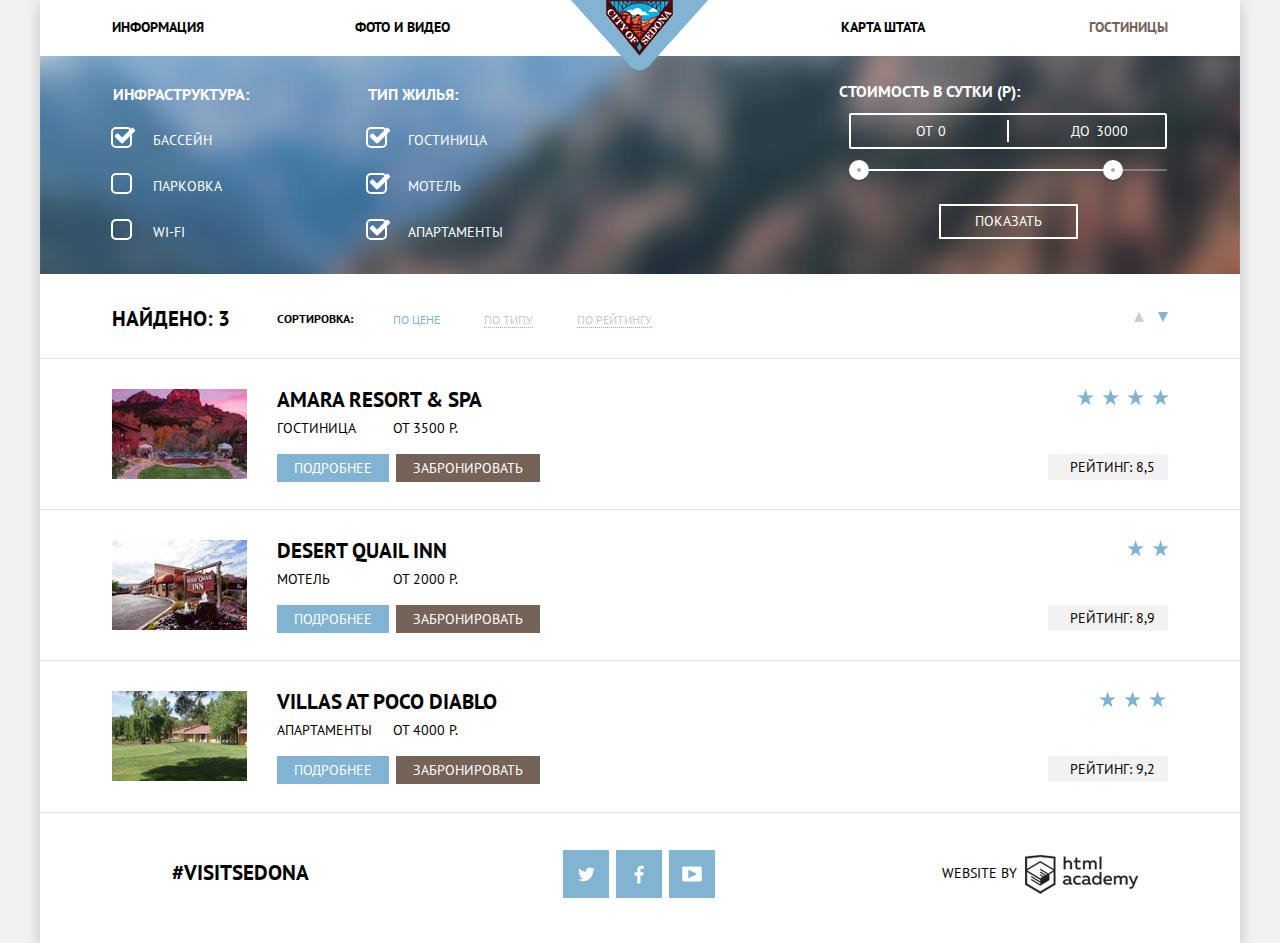
==== commit ebe270bc: "подключение js форма, анимация формы, интерактивная карта" ====
--- a/inner.html
+++ b/inner.html
@@ -1,10 +1,11 @@
 <!DOCTYPE html>
 <html lang="ru">
-    <head>
+   <head>
         <meta charset="utf-8">
         <title>HTML Academy: Седона</title>
-         <link href="https://fonts.googleapis.com/css?family=PT+Sans+Narrow:400,700|PT+Sans:400,700&amp;subset=cyrillic" rel="stylesheet">
-        <link href="css/style.css" rel="stylesheet">
+        <link href="https://fonts.googleapis.com/css?family=PT+Sans+Narrow:400,700|PT+Sans:400,700&amp;subset=cyrillic" rel="stylesheet">
+        <link href="css/normalize.css" rel="stylesheet">
+        <link href="css/style.min.css" rel="stylesheet">
     </head>
     <body>
         <div class="container">
@@ -136,7 +137,7 @@
                             <img class="result-image" src="img/hotel-3.jpg" alt="фото гостиницы" width=135 height=90>
                         </figure>
                         <div class="result-info">
-                            <a href="#" class="result-name">Villas at Poco Diablo<br></a>
+                            <a href="#" class="result-name">Villas at Poco Diablo</a>
                             <div class="result-filter">
                                 <span class="result-type">Апартаменты</span>
                                 <span class="result-price">От 4000 Р.</span>
--- a/css/style.min.css
+++ b/css/style.min.css
@@ -0,0 +1 @@
+body,h1,h2{font-family:"PT Sans","Arial",serif}body{margin:0;padding:0;background-color:#f2f2f2;font-weight:400;text-transform:uppercase;font-size:14px}h1,h2{font-size:21px}body,h1{color:#000;line-height:26px}.top-menu li,h1,h2{font-weight:700;text-transform:uppercase}h2{line-height:21px}a{text-decoration:none}a,a:visited,h2{color:#000}.container{position:relative;width:1200px;margin:0 auto;background-color:#fff;box-shadow:0 5px 15px 0 rgba(0,0,0,.2)}.page-header{background-color:#fff;font-size:0}.top-menu{padding-left:6%;padding-right:6%}.top-menu ul{display:flex;justify-content:space-between;padding:0;list-style-type:none}.top-menu li{width:20%;padding-top:14px;padding-bottom:16px;font-size:14px;text-align:left}.top-menu li:last-child,.top-menu li:nth-child(3){text-align:right}.top-menu li:nth-child(2){margin-right:11%}a.menu-link:hover{color:#81b3d2}a.menu-link:active{color:#b2b2b2}a.menu-link--current:link{color:#766357}a.menu-link--current:hover{color:#604e43}a.menu-link--current:active{color:#d6d0cc}.logo{position:absolute;left:50%;margin-left:-69px}.top-image{height:433px;padding-top:75px;background:url(../img/img-bottom.png) no-repeat 50% 100%,url(../img/background.jpg) no-repeat 50% 0}.top-image img{display:block;margin:auto}.features-head{width:575px;margin-top:0;margin-right:auto;margin-left:auto;padding-top:46px;padding-bottom:37px;text-align:center}.block-caption{padding-top:13px;text-transform:uppercase}.features-block h2{color:#fff}.features-block{min-height:256px;display:flex;color:#fff;line-height:0;background-color:#81b3d2}.features-text{width:33.33%;padding:35px 40px 0;line-height:26px}.features-text h2{padding-left:60px;padding-right:60px;margin-bottom:25px}.features-bottom h2{padding-left:100px;padding-right:100px}.features-number,.features-text{text-align:center}.features-img{width:66.67%;margin:0;padding:0}.features-block--inverse{flex-direction:row-reverse}.advice{display:flex;justify-content:space-between;text-transform:uppercase;font-size:0}.advice-item{position:relative;width:33.33%;padding-top:143px;padding-bottom:65px;font-size:14px;text-align:center}.advice-item-description{padding:6px 72px;line-height:20px;text-align:center}.advice-item--house::before{background:url(../img/house-icon.png) no-repeat center}.advice-item--gift::before,.advice-item--hamburger::before,.advice-item--house::before{content:"";display:block;position:absolute;width:85px;height:75px;top:58px;left:157px}.advice-item--hamburger::before{background:url(../img/hamburger-icon.png) no-repeat center}.advice-item--hamburger .advice-item-description{padding-right:57px;padding-left:57px}.advice-item--gift::before{background:url(../img/gift-icon.png) no-repeat center}.advice-item--gift .advice-item-description{padding-right:64px;padding-left:64px}.features-bottom{min-height:256px;display:flex;flex-direction:row;justify-content:space-between;margin:0;padding-top:0;color:#000;line-height:0;background-color:#eee}.features-bottom .features-text{width:400px;line-height:26px;display:flex;padding:0;margin-top:-15px;flex-direction:column;justify-content:center}p.features-description{line-height:20px}.features-bottom .features-description{padding-left:60px;padding-right:60px}.search-text{width:575px;min-height:235px;padding:0;text-align:center;margin:55px auto 0}.search-text p{padding-top:10px;padding-bottom:33px;line-height:24px}.search-btn,.search-caption{line-height:24px;font-size:30px;font-weight:700}.search-btn{width:570px;padding:30px;border:none;font-family:"PT Sans","Arial",serif;font-size:21px;line-height:26px;text-align:center;text-transform:uppercase;color:#fff;background-color:#766357;cursor:pointer}.map{width:100%;height:594px;background:url(../img/map.jpg) no-repeat center bottom}@keyframes formdown{0%{transform:translateY(-100%)}to{transform:translateY(0%)}}.search-container{display:none;position:absolute;left:315px;width:570px;min-height:393px;padding:0;background-color:#fff;box-shadow:-7px 7px 15px 0 rgba(0,0,0,.15)}.form-show{animation:formdown .4s;display:block}.form-input input,.search-form{padding:55px 57px;font-weight:700;line-height:26px}.form-block{margin-bottom:28px;height:40px}.form-block::after{content:"";display:table;clear:both}.form-label{width:110px;float:left;margin:5px 0 0;padding:0;font-size:14px;line-height:26px}.form-input{position:relative;overflow:hidden}.form-input input{width:100%;position:relative;box-sizing:border-box;padding:3px 35px 4px 13px;border:2px solid transparent;background-color:#f2f2f2;font-family:"PT Sans","Arial",serif;font-size:14px;text-transform:uppercase}.form-input input[type=text]:hover{background-color:#ebebeb;border:2px solid #e5e5e5}.form-input input[type=text]:focus{background-color:#fff;outline:none;border:2px solid #e5e5e5}::-webkit-input-placeholder{color:#000}:-moz-placeholder,::-moz-placeholder{color:#000}:-ms-input-placeholder{color:#000}:focus::-webkit-input-placeholder{color:transparent}:focus:-moz-placeholder,:focus::-moz-placeholder{color:transparent}:focus:-ms-input-placeholder{color:transparent}.form-block--half{display:inline-block;width:50%;padding:0;margin:0 -4px 0 0}.form-block--half:nth-child(2n) .form-label{text-indent:50px}.form-block--half input{padding-left:35px;padding-right:35px;text-align:center}.form-control{position:absolute;top:0;right:0;width:35px;height:35px;z-index:2}.form-control--calendar{background:url(../img/calendar.png) no-repeat center}.form-control--calendar:hover{background:url(../img/calendar-hvr.png) no-repeat center}.form-control--calendar:active{background:url(../img/calendar-dwn.png) no-repeat center}.form-control--minus{position:absolute;top:0;left:0;width:35px;height:35px;background:url(../img/minus.png) no-repeat center;z-index:2}.form-control--minus:hover{background:url(../img/minus-hvr.png) no-repeat center}.form-control--minus:active{background:url(../img/minus-dwn.png) no-repeat center}.form-control--plus{background:url(../img/plus.png) no-repeat center}.form-control--plus:hover{background:url(../img/plus-hvr.png) no-repeat center}.form-control--plus:active{background:url(../img/plus-dwn.png) no-repeat center}.filter-btn{width:457px;padding:16px 0;margin:45px auto 0;border:none;color:#fff;font-size:21px;font-weight:700;line-height:26px;text-transform:uppercase;background-color:#81b3d2;cursor:pointer}.filter-btn:hover{background-color:#669ec0}.filter-btn:active{background-color:#5496bd;color:#5496bd}.page-footer{display:flex;justify-content:space-around;align-items:center;margin:-121px 0 0;padding:37px 0 45px;background-color:rgba(255,255,255,.9)}.footer-left{padding-left:10px}.footer-hashtag{padding-left:20px;font-size:21px;font-weight:700}.socials{padding:0;margin:0 0 0 50px;text-align:center}.social{display:inline-block;width:46px;height:48px;margin-right:3px;background:#81b3d2;vertical-align:middle}.social:hover{background-color:#669ec0}.social-tw{background:#81b3d2 url(../img/twitter.png) no-repeat center}.social-tw:active{background:#5496bd url(../img/twitter-tr.png) no-repeat center}.social-fb{background:#81b3d2 url(../img/facebook.png) no-repeat center}.social-fb:active{background:#5496bd url(../img/facebook-tr.png) no-repeat center}.social-yt{background:#81b3d2 url(../img/youtube.png) no-repeat center}.social-yt:active{background:#5496bd url(../img/youtube-tr.png) no-repeat center}.copyright{padding-left:20px}.copyright-text{margin-right:8px}a.copyright-image{display:inline-block;width:113px;height:39px;line-height:40px;vertical-align:middle;background:#fff url(../img/copyright.png) center no-repeat}a.copyright-image:hover{background:#fff url(../img/copyright-hvr.png) center no-repeat}a.copyright-image:active{background:#fff url(../img/copyright-dwn.png) center no-repeat}.result-content{display:flex;flex-direction:column;margin-bottom:121px}.search-block{margin:0;padding:25px 73px 0;background:url(../img/inner-bg.jpg) no-repeat 0 -55px}.hotel-search{color:#fff;display:flex;flex-direction:row;justify-content:flex-start;padding-bottom:15px}.hotel-search h3{margin-top:0;margin-bottom:20px}.hotel-search label{cursor:pointer}.search-housing,.search-infrastructure{width:255px;display:flex;flex-direction:column}.search-housing{width:240px}input[type=checkbox]{display:none}input[type=checkbox]+label{position:relative;padding:0 0 0 40px;margin-bottom:20px}.checkbox+label::before{content:"";position:absolute;left:-2px;width:17px;height:17px;background:0 0;border:2px solid #fff;border-radius:5px}.checkbox:checked+label::after{content:"";position:absolute;left:-2px;width:26px;height:22px;background-color:transparent;background:url(../img/checked.png) no-repeat 1px 0}.checkbox:disabled+label::before{border:2px solid #6a6a6a}.checkbox:disabled+label::after{content:"";position:absolute;left:-2px;width:26px;height:22px;background-color:transparent;background:url(../img/disabled.png) no-repeat 1px 0}.search-price{margin-left:auto;width:318px}.search-price-title{font-size:16px;line-height:21px;margin-bottom:11px;margin-left:-10px;font-weight:700}.range-control{position:relative;height:32px;margin-bottom:20px;border:2px solid #fff;border-radius:2px;font-size:0}.range-control::after{content:"";position:absolute;left:50%;top:50%;width:2px;height:22px;background-color:#fff;transform:translate(-50%,-50%)}.range-control label{display:inline-block;font-size:14px;line-height:30px;vertical-align:middle;cursor:pointer}.range-control .max-price,.range-control .min-price{width:90px;padding-left:65px}.range-control input{width:50px;margin:0;color:inherit;font:inherit;background:0 0;border:none}.range-scale{position:relative;margin-bottom:33px}.range-scale .scale{height:2px;background-color:rgba(255,255,255,.3)}.range-scale .scale-bar{width:80%;height:2px;background-color:#fff}.range-toggle{position:absolute;top:-9px;width:4px;height:4px;border:8px solid #fff;border-radius:50%;background-color:#ababab;box-shadow:0 2px 1px 0 rgba(0,0,0,.14);cursor:pointer}.range-toggle-max{left:80%}.range-toggle:hover{background-color:#1c4f80}.btn-transparent{display:block;margin:0 auto;padding:5px 34px;border:2px solid #fff;color:inherit;font-family:inherit;font-size:14px;line-height:21px;text-transform:uppercase;background:0 0;cursor:pointer}.btn-transparent:hover{color:#000;background-color:#fff}.result-sorting{display:flex;padding:26px 6%}.sorting-filter{width:680px;display:flex;justify-content:flex-start}.sorting{display:flex;align-items:center}.sorting-title{margin-left:47px;font-size:12px;line-height:18px;font-weight:700}a.sorting-option{margin-left:40px;font-size:12px;line-height:18px;color:#cacaca;border-bottom:1px dotted #81b3d2}a.sorting-option:hover{color:#81b3d2;border-bottom:1px dotted #81b3d2}a.sorting-option:active{color:#000;border-bottom:none}a.sorting-option--current{color:#81b3d2;border:none}.result-amount{font-size:21px;font-weight:700;color:#000;line-height:26px}.sorting-dir{position:relative;padding:0;margin-left:auto;margin-right:15px}.arrow-link--down,.arrow-link--up{display:block;position:absolute;top:0;border:10px solid #81b3d2;border-right-width:5px;border-left-width:5px;border-right-color:transparent;border-left-color:transparent}.arrow-link--down{left:5px;border-bottom:0}.arrow-link--up{right:9px;border-top:0}a.arrow-link{margin-top:6px;border-color:#ccc transparent}a.arrow-link:hover{border-color:#000 transparent}a.arrow-active,a.arrow-link:active{border-color:#81b3d2 transparent}.result{display:flex;padding:30px 6% 0;margin-bottom:22px;border-top:1px solid #e5e5e5}.result:last-child{padding-bottom:23px;margin-bottom:0;border-bottom:1px solid #e5e5e5}.result-img{padding:0;margin:0 30px 0 0}.result-img img{max-width:100%;height:auto}a.result-name{display:block;color:#000;font-family:"PT Sans","Arial",serif;font-size:21px;font-weight:700;line-height:21px;text-transform:uppercase;margin-top:0;margin-bottom:5px}a.result-name:hover{color:#81b3d2}a.result-name:active{color:#cacaca}.result-type{display:inline-block;width:112px;margin:0;padding:0}.result-action{margin-top:14px}.result-more-btn{padding:5px 17px;margin-right:3px;background-color:#81b3d2}a.result-more-btn{color:#fff}a.result-more-btn:hover{background-color:#669ec0}a.result-more-btn:active{background-color:#5496bd;color:#5496bd}.result-order-btn{padding:5px 17px;border:none;background-color:#766357;cursor:pointer}a.result-order-btn{color:#fff;text-transform:uppercase}a.result-order-btn:hover{background-color:#604e43}a.result-order-btn:active{background-color:#503e33;color:#503e33}.result-rating{display:flex;flex-direction:column;margin-left:auto;width:120px;text-align:right}.result-rating-stars{width:95px;height:23px;margin-left:auto;margin-bottom:42px;background:url(../img/star.png) repeat-x}.rating-stars--two{width:45px}.rating-stars--three{width:73px}.result-rating-text{display:inline-block;padding:0 13px;background-color:#f2f2f2}
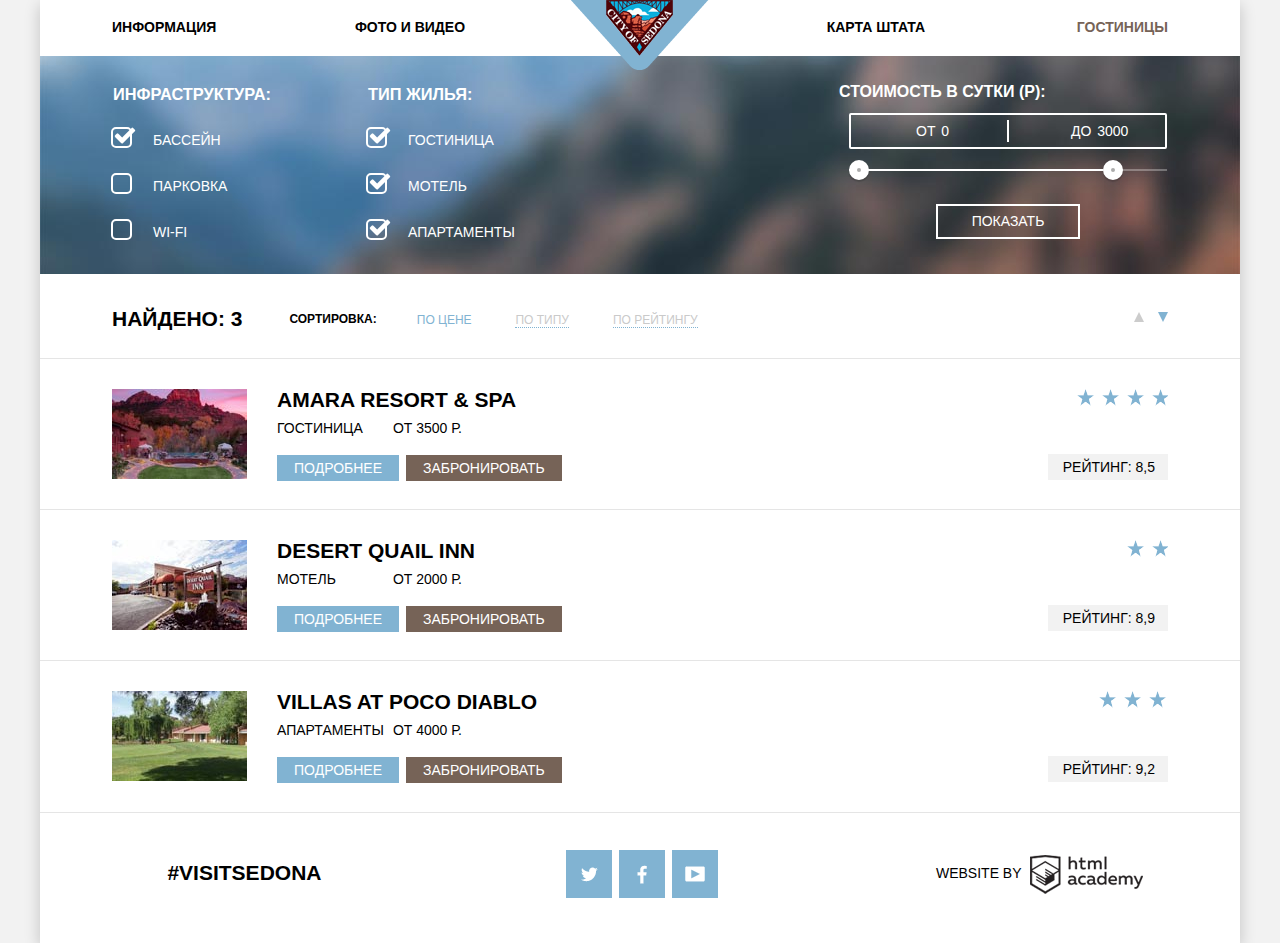
==== commit 28739f79: "no message" ====
--- a/inner.html
+++ b/inner.html
@@ -3,7 +3,7 @@
    <head>
         <meta charset="utf-8">
         <title>HTML Academy: Седона</title>
-        <link href="https://fonts.googleapis.com/css?family=PT+Sans+Narrow:400,700|PT+Sans:400,700&amp;subset=cyrillic" rel="stylesheet">
+        <link href="https://fonts.googleapis.com/css?family=PT+Sans+Narrow:400,700&PT+Sans:400,700&amp;subset=cyrillic" rel="stylesheet">
         <link href="css/normalize.css" rel="stylesheet">
         <link href="css/style.min.css" rel="stylesheet">
     </head>
--- a/css/style.min.css
+++ b/css/style.min.css
@@ -1 +1 @@
-body,h1,h2{font-family:"PT Sans","Arial",serif}body{margin:0;padding:0;background-color:#f2f2f2;font-weight:400;text-transform:uppercase;font-size:14px}h1,h2{font-size:21px}body,h1{color:#000;line-height:26px}.top-menu li,h1,h2{font-weight:700;text-transform:uppercase}h2{line-height:21px}a{text-decoration:none}a,a:visited,h2{color:#000}.container{position:relative;width:1200px;margin:0 auto;background-color:#fff;box-shadow:0 5px 15px 0 rgba(0,0,0,.2)}.page-header{background-color:#fff;font-size:0}.top-menu{padding-left:6%;padding-right:6%}.top-menu ul{display:flex;justify-content:space-between;padding:0;list-style-type:none}.top-menu li{width:20%;padding-top:14px;padding-bottom:16px;font-size:14px;text-align:left}.top-menu li:last-child,.top-menu li:nth-child(3){text-align:right}.top-menu li:nth-child(2){margin-right:11%}a.menu-link:hover{color:#81b3d2}a.menu-link:active{color:#b2b2b2}a.menu-link--current:link{color:#766357}a.menu-link--current:hover{color:#604e43}a.menu-link--current:active{color:#d6d0cc}.logo{position:absolute;left:50%;margin-left:-69px}.top-image{height:433px;padding-top:75px;background:url(../img/img-bottom.png) no-repeat 50% 100%,url(../img/background.jpg) no-repeat 50% 0}.top-image img{display:block;margin:auto}.features-head{width:575px;margin-top:0;margin-right:auto;margin-left:auto;padding-top:46px;padding-bottom:37px;text-align:center}.block-caption{padding-top:13px;text-transform:uppercase}.features-block h2{color:#fff}.features-block{min-height:256px;display:flex;color:#fff;line-height:0;background-color:#81b3d2}.features-text{width:33.33%;padding:35px 40px 0;line-height:26px}.features-text h2{padding-left:60px;padding-right:60px;margin-bottom:25px}.features-bottom h2{padding-left:100px;padding-right:100px}.features-number,.features-text{text-align:center}.features-img{width:66.67%;margin:0;padding:0}.features-block--inverse{flex-direction:row-reverse}.advice{display:flex;justify-content:space-between;text-transform:uppercase;font-size:0}.advice-item{position:relative;width:33.33%;padding-top:143px;padding-bottom:65px;font-size:14px;text-align:center}.advice-item-description{padding:6px 72px;line-height:20px;text-align:center}.advice-item--house::before{background:url(../img/house-icon.png) no-repeat center}.advice-item--gift::before,.advice-item--hamburger::before,.advice-item--house::before{content:"";display:block;position:absolute;width:85px;height:75px;top:58px;left:157px}.advice-item--hamburger::before{background:url(../img/hamburger-icon.png) no-repeat center}.advice-item--hamburger .advice-item-description{padding-right:57px;padding-left:57px}.advice-item--gift::before{background:url(../img/gift-icon.png) no-repeat center}.advice-item--gift .advice-item-description{padding-right:64px;padding-left:64px}.features-bottom{min-height:256px;display:flex;flex-direction:row;justify-content:space-between;margin:0;padding-top:0;color:#000;line-height:0;background-color:#eee}.features-bottom .features-text{width:400px;line-height:26px;display:flex;padding:0;margin-top:-15px;flex-direction:column;justify-content:center}p.features-description{line-height:20px}.features-bottom .features-description{padding-left:60px;padding-right:60px}.search-text{width:575px;min-height:235px;padding:0;text-align:center;margin:55px auto 0}.search-text p{padding-top:10px;padding-bottom:33px;line-height:24px}.search-btn,.search-caption{line-height:24px;font-size:30px;font-weight:700}.search-btn{width:570px;padding:30px;border:none;font-family:"PT Sans","Arial",serif;font-size:21px;line-height:26px;text-align:center;text-transform:uppercase;color:#fff;background-color:#766357;cursor:pointer}.map{width:100%;height:594px;background:url(../img/map.jpg) no-repeat center bottom}@keyframes formdown{0%{transform:translateY(-100%)}to{transform:translateY(0%)}}.search-container{display:none;position:absolute;left:315px;width:570px;min-height:393px;padding:0;background-color:#fff;box-shadow:-7px 7px 15px 0 rgba(0,0,0,.15)}.form-show{animation:formdown .4s;display:block}.form-input input,.search-form{padding:55px 57px;font-weight:700;line-height:26px}.form-block{margin-bottom:28px;height:40px}.form-block::after{content:"";display:table;clear:both}.form-label{width:110px;float:left;margin:5px 0 0;padding:0;font-size:14px;line-height:26px}.form-input{position:relative;overflow:hidden}.form-input input{width:100%;position:relative;box-sizing:border-box;padding:3px 35px 4px 13px;border:2px solid transparent;background-color:#f2f2f2;font-family:"PT Sans","Arial",serif;font-size:14px;text-transform:uppercase}.form-input input[type=text]:hover{background-color:#ebebeb;border:2px solid #e5e5e5}.form-input input[type=text]:focus{background-color:#fff;outline:none;border:2px solid #e5e5e5}::-webkit-input-placeholder{color:#000}:-moz-placeholder,::-moz-placeholder{color:#000}:-ms-input-placeholder{color:#000}:focus::-webkit-input-placeholder{color:transparent}:focus:-moz-placeholder,:focus::-moz-placeholder{color:transparent}:focus:-ms-input-placeholder{color:transparent}.form-block--half{display:inline-block;width:50%;padding:0;margin:0 -4px 0 0}.form-block--half:nth-child(2n) .form-label{text-indent:50px}.form-block--half input{padding-left:35px;padding-right:35px;text-align:center}.form-control{position:absolute;top:0;right:0;width:35px;height:35px;z-index:2}.form-control--calendar{background:url(../img/calendar.png) no-repeat center}.form-control--calendar:hover{background:url(../img/calendar-hvr.png) no-repeat center}.form-control--calendar:active{background:url(../img/calendar-dwn.png) no-repeat center}.form-control--minus{position:absolute;top:0;left:0;width:35px;height:35px;background:url(../img/minus.png) no-repeat center;z-index:2}.form-control--minus:hover{background:url(../img/minus-hvr.png) no-repeat center}.form-control--minus:active{background:url(../img/minus-dwn.png) no-repeat center}.form-control--plus{background:url(../img/plus.png) no-repeat center}.form-control--plus:hover{background:url(../img/plus-hvr.png) no-repeat center}.form-control--plus:active{background:url(../img/plus-dwn.png) no-repeat center}.filter-btn{width:457px;padding:16px 0;margin:45px auto 0;border:none;color:#fff;font-size:21px;font-weight:700;line-height:26px;text-transform:uppercase;background-color:#81b3d2;cursor:pointer}.filter-btn:hover{background-color:#669ec0}.filter-btn:active{background-color:#5496bd;color:#5496bd}.page-footer{display:flex;justify-content:space-around;align-items:center;margin:-121px 0 0;padding:37px 0 45px;background-color:rgba(255,255,255,.9)}.footer-left{padding-left:10px}.footer-hashtag{padding-left:20px;font-size:21px;font-weight:700}.socials{padding:0;margin:0 0 0 50px;text-align:center}.social{display:inline-block;width:46px;height:48px;margin-right:3px;background:#81b3d2;vertical-align:middle}.social:hover{background-color:#669ec0}.social-tw{background:#81b3d2 url(../img/twitter.png) no-repeat center}.social-tw:active{background:#5496bd url(../img/twitter-tr.png) no-repeat center}.social-fb{background:#81b3d2 url(../img/facebook.png) no-repeat center}.social-fb:active{background:#5496bd url(../img/facebook-tr.png) no-repeat center}.social-yt{background:#81b3d2 url(../img/youtube.png) no-repeat center}.social-yt:active{background:#5496bd url(../img/youtube-tr.png) no-repeat center}.copyright{padding-left:20px}.copyright-text{margin-right:8px}a.copyright-image{display:inline-block;width:113px;height:39px;line-height:40px;vertical-align:middle;background:#fff url(../img/copyright.png) center no-repeat}a.copyright-image:hover{background:#fff url(../img/copyright-hvr.png) center no-repeat}a.copyright-image:active{background:#fff url(../img/copyright-dwn.png) center no-repeat}.result-content{display:flex;flex-direction:column;margin-bottom:121px}.search-block{margin:0;padding:25px 73px 0;background:url(../img/inner-bg.jpg) no-repeat 0 -55px}.hotel-search{color:#fff;display:flex;flex-direction:row;justify-content:flex-start;padding-bottom:15px}.hotel-search h3{margin-top:0;margin-bottom:20px}.hotel-search label{cursor:pointer}.search-housing,.search-infrastructure{width:255px;display:flex;flex-direction:column}.search-housing{width:240px}input[type=checkbox]{display:none}input[type=checkbox]+label{position:relative;padding:0 0 0 40px;margin-bottom:20px}.checkbox+label::before{content:"";position:absolute;left:-2px;width:17px;height:17px;background:0 0;border:2px solid #fff;border-radius:5px}.checkbox:checked+label::after{content:"";position:absolute;left:-2px;width:26px;height:22px;background-color:transparent;background:url(../img/checked.png) no-repeat 1px 0}.checkbox:disabled+label::before{border:2px solid #6a6a6a}.checkbox:disabled+label::after{content:"";position:absolute;left:-2px;width:26px;height:22px;background-color:transparent;background:url(../img/disabled.png) no-repeat 1px 0}.search-price{margin-left:auto;width:318px}.search-price-title{font-size:16px;line-height:21px;margin-bottom:11px;margin-left:-10px;font-weight:700}.range-control{position:relative;height:32px;margin-bottom:20px;border:2px solid #fff;border-radius:2px;font-size:0}.range-control::after{content:"";position:absolute;left:50%;top:50%;width:2px;height:22px;background-color:#fff;transform:translate(-50%,-50%)}.range-control label{display:inline-block;font-size:14px;line-height:30px;vertical-align:middle;cursor:pointer}.range-control .max-price,.range-control .min-price{width:90px;padding-left:65px}.range-control input{width:50px;margin:0;color:inherit;font:inherit;background:0 0;border:none}.range-scale{position:relative;margin-bottom:33px}.range-scale .scale{height:2px;background-color:rgba(255,255,255,.3)}.range-scale .scale-bar{width:80%;height:2px;background-color:#fff}.range-toggle{position:absolute;top:-9px;width:4px;height:4px;border:8px solid #fff;border-radius:50%;background-color:#ababab;box-shadow:0 2px 1px 0 rgba(0,0,0,.14);cursor:pointer}.range-toggle-max{left:80%}.range-toggle:hover{background-color:#1c4f80}.btn-transparent{display:block;margin:0 auto;padding:5px 34px;border:2px solid #fff;color:inherit;font-family:inherit;font-size:14px;line-height:21px;text-transform:uppercase;background:0 0;cursor:pointer}.btn-transparent:hover{color:#000;background-color:#fff}.result-sorting{display:flex;padding:26px 6%}.sorting-filter{width:680px;display:flex;justify-content:flex-start}.sorting{display:flex;align-items:center}.sorting-title{margin-left:47px;font-size:12px;line-height:18px;font-weight:700}a.sorting-option{margin-left:40px;font-size:12px;line-height:18px;color:#cacaca;border-bottom:1px dotted #81b3d2}a.sorting-option:hover{color:#81b3d2;border-bottom:1px dotted #81b3d2}a.sorting-option:active{color:#000;border-bottom:none}a.sorting-option--current{color:#81b3d2;border:none}.result-amount{font-size:21px;font-weight:700;color:#000;line-height:26px}.sorting-dir{position:relative;padding:0;margin-left:auto;margin-right:15px}.arrow-link--down,.arrow-link--up{display:block;position:absolute;top:0;border:10px solid #81b3d2;border-right-width:5px;border-left-width:5px;border-right-color:transparent;border-left-color:transparent}.arrow-link--down{left:5px;border-bottom:0}.arrow-link--up{right:9px;border-top:0}a.arrow-link{margin-top:6px;border-color:#ccc transparent}a.arrow-link:hover{border-color:#000 transparent}a.arrow-active,a.arrow-link:active{border-color:#81b3d2 transparent}.result{display:flex;padding:30px 6% 0;margin-bottom:22px;border-top:1px solid #e5e5e5}.result:last-child{padding-bottom:23px;margin-bottom:0;border-bottom:1px solid #e5e5e5}.result-img{padding:0;margin:0 30px 0 0}.result-img img{max-width:100%;height:auto}a.result-name{display:block;color:#000;font-family:"PT Sans","Arial",serif;font-size:21px;font-weight:700;line-height:21px;text-transform:uppercase;margin-top:0;margin-bottom:5px}a.result-name:hover{color:#81b3d2}a.result-name:active{color:#cacaca}.result-type{display:inline-block;width:112px;margin:0;padding:0}.result-action{margin-top:14px}.result-more-btn{padding:5px 17px;margin-right:3px;background-color:#81b3d2}a.result-more-btn{color:#fff}a.result-more-btn:hover{background-color:#669ec0}a.result-more-btn:active{background-color:#5496bd;color:#5496bd}.result-order-btn{padding:5px 17px;border:none;background-color:#766357;cursor:pointer}a.result-order-btn{color:#fff;text-transform:uppercase}a.result-order-btn:hover{background-color:#604e43}a.result-order-btn:active{background-color:#503e33;color:#503e33}.result-rating{display:flex;flex-direction:column;margin-left:auto;width:120px;text-align:right}.result-rating-stars{width:95px;height:23px;margin-left:auto;margin-bottom:42px;background:url(../img/star.png) repeat-x}.rating-stars--two{width:45px}.rating-stars--three{width:73px}.result-rating-text{display:inline-block;padding:0 13px;background-color:#f2f2f2}
+body,h1,h2{font-family:"PT Sans","Arial",serif}body{margin:0;padding:0;background-color:#f2f2f2;font-weight:400;text-transform:uppercase;font-size:14px}h1,h2{font-size:21px}body,h1{color:#000;line-height:26px}.top-menu li,h1,h2{font-weight:700;text-transform:uppercase}h2{line-height:21px}a{text-decoration:none}a,a:visited,h2{color:#000}.container{position:relative;width:1200px;margin:0 auto;background-color:#fff;box-shadow:0 5px 15px 0 rgba(0,0,0,.2)}.page-header{background-color:#fff;font-size:0}.top-menu{padding-left:6%;padding-right:6%}.top-menu ul{display:flex;justify-content:space-between;padding:0;list-style-type:none}.top-menu li{width:20%;padding-top:14px;padding-bottom:16px;font-size:14px;text-align:left}.top-menu li:last-child,.top-menu li:nth-child(3){text-align:right}.top-menu li:nth-child(2){margin-right:11%}a.menu-link:hover{color:#81b3d2}a.menu-link:active{color:#b2b2b2}a.menu-link--current:link{color:#766357}a.menu-link--current:hover{color:#604e43}a.menu-link--current:active{color:#d6d0cc}.logo{position:absolute;left:50%;margin-left:-69px}.top-image{height:433px;padding-top:75px;background:url(../img/img-bottom.png) no-repeat 50% 100%,url(../img/background.jpg) no-repeat 50% 0}.top-image img{display:block;margin:auto}.features-head{width:575px;margin-top:0;margin-right:auto;margin-left:auto;padding-top:46px;padding-bottom:37px;text-align:center}.block-caption{padding-top:13px;text-transform:uppercase}.features-block h2{color:#fff}.features-block{min-height:256px;display:flex;color:#fff;line-height:0;background-color:#81b3d2}.features-text{width:33.33%;padding:35px 40px 0;line-height:26px}.features-text h2{padding-left:60px;padding-right:60px;margin-bottom:25px}.features-bottom h2{padding-left:100px;padding-right:100px}.features-number,.features-text{text-align:center}.features-img{width:66.67%;margin:0;padding:0}.features-block--inverse{flex-direction:row-reverse}.advice{display:flex;justify-content:space-between;text-transform:uppercase;font-size:0}.advice-item{position:relative;width:33.33%;padding-top:143px;padding-bottom:65px;font-size:14px;text-align:center}.advice-item-description{padding:6px 72px;line-height:20px;text-align:center}.advice-item--house::before{background:url(../img/house-icon.png) no-repeat center}.advice-item--gift::before,.advice-item--hamburger::before,.advice-item--house::before{content:"";display:block;position:absolute;width:85px;height:75px;top:58px;left:157px}.advice-item--hamburger::before{background:url(../img/hamburger-icon.png) no-repeat center}.advice-item--hamburger .advice-item-description{padding-right:57px;padding-left:57px}.advice-item--gift::before{background:url(../img/gift-icon.png) no-repeat center}.advice-item--gift .advice-item-description{padding-right:64px;padding-left:64px}.features-bottom{min-height:256px;display:flex;flex-direction:row;justify-content:space-between;margin:0;padding-top:0;color:#000;line-height:0;background-color:#eee}.features-bottom .features-text{width:400px;line-height:26px;display:flex;padding:0;margin-top:-15px;flex-direction:column;justify-content:center}p.features-description{line-height:20px}.features-bottom .features-description{padding-left:60px;padding-right:60px}.search-text{width:575px;min-height:235px;padding:0;text-align:center;margin:55px auto 0}.search-text p{padding-top:10px;padding-bottom:33px;line-height:24px}.search-btn,.search-caption{line-height:24px;font-size:30px;font-weight:700}.search-btn{width:570px;padding:30px;border:none;font-family:"PT Sans","Arial",serif;font-size:21px;line-height:26px;text-align:center;text-transform:uppercase;color:#fff;background-color:#766357;cursor:pointer}.map{width:100%;height:594px;background:url(../img/map.jpg) no-repeat center bottom}.map iframe{width:100%;min-height:473px}@keyframes formdown{0%{transform:translateY(-100%)}to{transform:translateY(0%)}}.search-container{display:none;position:absolute;left:315px;width:570px;min-height:393px;padding:0;background-color:#fff;box-shadow:-7px 7px 15px 0 rgba(0,0,0,.15)}.form-show{animation:formdown .4s;display:block}.form-input input,.search-form{padding:55px 57px;font-weight:700;line-height:26px}.form-block{margin-bottom:28px;height:40px}.form-block::after{content:"";display:table;clear:both}.form-label{width:110px;float:left;margin:5px 0 0;padding:0;font-size:14px;line-height:26px}.form-input{position:relative;overflow:hidden}.form-input input{width:100%;position:relative;box-sizing:border-box;padding:3px 35px 4px 13px;border:2px solid transparent;background-color:#f2f2f2;font-family:"PT Sans","Arial",serif;font-size:14px;text-transform:uppercase}.form-input input[type=text]:hover{background-color:#ebebeb;border:2px solid #e5e5e5}.form-input input[type=text]:focus{background-color:#fff;outline:none;border:2px solid #e5e5e5}::-webkit-input-placeholder{color:#000}:-moz-placeholder,::-moz-placeholder{color:#000}:-ms-input-placeholder{color:#000}:focus::-webkit-input-placeholder{color:transparent}:focus:-moz-placeholder,:focus::-moz-placeholder{color:transparent}:focus:-ms-input-placeholder{color:transparent}.form-block--half{display:inline-block;width:50%;padding:0;margin:0 -4px 0 0}.form-block--half:nth-child(2n) .form-label{text-indent:50px}.form-block--half input{padding-left:35px;padding-right:35px;text-align:center}.form-control{position:absolute;top:0;right:0;width:35px;height:35px;z-index:2}.form-control--calendar{background:url(../img/calendar.png) no-repeat center}.form-control--calendar:hover{background:url(../img/calendar-hvr.png) no-repeat center}.form-control--calendar:active{background:url(../img/calendar-dwn.png) no-repeat center}.form-control--minus{position:absolute;top:0;left:0;width:35px;height:35px;background:url(../img/minus.png) no-repeat center;z-index:2}.form-control--minus:hover{background:url(../img/minus-hvr.png) no-repeat center}.form-control--minus:active{background:url(../img/minus-dwn.png) no-repeat center}.form-control--plus{background:url(../img/plus.png) no-repeat center}.form-control--plus:hover{background:url(../img/plus-hvr.png) no-repeat center}.form-control--plus:active{background:url(../img/plus-dwn.png) no-repeat center}.filter-btn{width:457px;padding:16px 0;margin:45px auto 0;border:none;color:#fff;font-size:21px;font-weight:700;line-height:26px;text-transform:uppercase;background-color:#81b3d2;cursor:pointer}.filter-btn:hover{background-color:#669ec0}.filter-btn:active{background-color:#5496bd;color:#5496bd}.page-footer{display:flex;justify-content:space-around;align-items:center;margin:-121px 0 0;padding:37px 0 45px;background-color:rgba(255,255,255,.9)}.footer-left{padding-left:10px}.footer-hashtag{padding-left:20px;font-size:21px;font-weight:700}.socials{padding:0;margin:0 0 0 50px;text-align:center}.social{display:inline-block;width:46px;height:48px;margin-right:3px;background:#81b3d2;vertical-align:middle}.social:hover{background-color:#669ec0}.social-tw{background:#81b3d2 url(../img/twitter.png) no-repeat center}.social-tw:active{background:#5496bd url(../img/twitter-tr.png) no-repeat center}.social-fb{background:#81b3d2 url(../img/facebook.png) no-repeat center}.social-fb:active{background:#5496bd url(../img/facebook-tr.png) no-repeat center}.social-yt{background:#81b3d2 url(../img/youtube.png) no-repeat center}.social-yt:active{background:#5496bd url(../img/youtube-tr.png) no-repeat center}.copyright{padding-left:20px}.copyright-text{margin-right:8px}a.copyright-image{display:inline-block;width:113px;height:39px;line-height:40px;vertical-align:middle;background:#fff url(../img/copyright.png) center no-repeat}a.copyright-image:hover{background:#fff url(../img/copyright-hvr.png) center no-repeat}a.copyright-image:active{background:#fff url(../img/copyright-dwn.png) center no-repeat}.result-content{display:flex;flex-direction:column;margin-bottom:121px}.search-block{margin:0;padding:25px 73px 0;background:url(../img/inner-bg.jpg) no-repeat 0 -55px}.hotel-search{color:#fff;display:flex;flex-direction:row;justify-content:flex-start;padding-bottom:15px}.hotel-search h3{margin-top:0;margin-bottom:20px}.hotel-search label{cursor:pointer}.search-housing,.search-infrastructure{width:255px;display:flex;flex-direction:column}.search-housing{width:240px}input[type=checkbox]{display:none}input[type=checkbox]+label{position:relative;padding:0 0 0 40px;margin-bottom:20px}.checkbox+label::before{content:"";position:absolute;left:-2px;width:17px;height:17px;background:0 0;border:2px solid #fff;border-radius:5px}.checkbox:checked+label::after{content:"";position:absolute;left:-2px;width:26px;height:22px;background-color:transparent;background:url(../img/checked.png) no-repeat 1px 0}.checkbox:disabled+label::before{border:2px solid #6a6a6a}.checkbox:disabled+label::after{content:"";position:absolute;left:-2px;width:26px;height:22px;background-color:transparent;background:url(../img/disabled.png) no-repeat 1px 0}.search-price{margin-left:auto;width:318px}.search-price-title{font-size:16px;line-height:21px;margin-bottom:11px;margin-left:-10px;font-weight:700}.range-control{position:relative;height:32px;margin-bottom:20px;border:2px solid #fff;border-radius:2px;font-size:0}.range-control::after{content:"";position:absolute;left:50%;top:50%;width:2px;height:22px;background-color:#fff;transform:translate(-50%,-50%)}.range-control label{display:inline-block;font-size:14px;line-height:30px;vertical-align:middle;cursor:pointer}.range-control .max-price,.range-control .min-price{width:90px;padding-left:65px}.range-control input{width:50px;margin:0;color:inherit;font:inherit;background:0 0;border:none}.range-scale{position:relative;margin-bottom:33px}.range-scale .scale{height:2px;background-color:rgba(255,255,255,.3)}.range-scale .scale-bar{width:80%;height:2px;background-color:#fff}.range-toggle{position:absolute;top:-9px;width:4px;height:4px;border:8px solid #fff;border-radius:50%;background-color:#ababab;box-shadow:0 2px 1px 0 rgba(0,0,0,.14);cursor:pointer}.range-toggle-max{left:80%}.range-toggle:hover{background-color:#1c4f80}.btn-transparent{display:block;margin:0 auto;padding:5px 34px;border:2px solid #fff;color:inherit;font-family:inherit;font-size:14px;line-height:21px;text-transform:uppercase;background:0 0;cursor:pointer}.btn-transparent:hover{color:#000;background-color:#fff}.result-sorting{display:flex;padding:26px 6%}.sorting-filter{width:680px;display:flex;justify-content:flex-start}.sorting{display:flex;align-items:center}.sorting-title{margin-left:47px;font-size:12px;line-height:18px;font-weight:700}a.sorting-option{margin-left:40px;font-size:12px;line-height:18px;color:#cacaca;border-bottom:1px dotted #81b3d2}a.sorting-option:hover{color:#81b3d2;border-bottom:1px dotted #81b3d2}a.sorting-option:active{color:#000;border-bottom:none}a.sorting-option--current{color:#81b3d2;border:none}.result-amount{font-size:21px;font-weight:700;color:#000;line-height:26px}.sorting-dir{position:relative;padding:0;margin-left:auto;margin-right:15px}.arrow-link--down,.arrow-link--up{display:block;position:absolute;top:0;border:10px solid #81b3d2;border-right-width:5px;border-left-width:5px;border-right-color:transparent;border-left-color:transparent}.arrow-link--down{left:5px;border-bottom:0}.arrow-link--up{right:9px;border-top:0}a.arrow-link{margin-top:6px;border-color:#ccc transparent}a.arrow-link:hover{border-color:#000 transparent}a.arrow-active,a.arrow-link:active{border-color:#81b3d2 transparent}.result{display:flex;padding:30px 6% 0;margin-bottom:22px;border-top:1px solid #e5e5e5}.result:last-child{padding-bottom:23px;margin-bottom:0;border-bottom:1px solid #e5e5e5}.result-img{width:135px;padding:0;margin:0 30px 0 0}.result-img img{max-width:100%;height:auto}a.result-name{display:block;color:#000;font-family:"PT Sans","Arial",serif;font-size:21px;font-weight:700;line-height:21px;text-transform:uppercase;margin-top:0;margin-bottom:5px}a.result-name:hover{color:#81b3d2}a.result-name:active{color:#cacaca}.result-type{display:inline-block;width:112px;margin:0;padding:0}.result-action{margin-top:14px}.result-more-btn{padding:5px 17px;margin-right:3px;background-color:#81b3d2}a.result-more-btn{color:#fff}a.result-more-btn:hover{background-color:#669ec0}a.result-more-btn:active{background-color:#5496bd;color:#5496bd}.result-order-btn{padding:5px 17px;border:none;background-color:#766357;cursor:pointer}a.result-order-btn{color:#fff;text-transform:uppercase}a.result-order-btn:hover{background-color:#604e43}a.result-order-btn:active{background-color:#503e33;color:#503e33}.result-rating{display:flex;flex-direction:column;margin-left:auto;width:120px;text-align:right}.result-rating-stars{width:95px;height:23px;margin-left:auto;margin-bottom:42px;background:url(../img/star.png) repeat-x}.rating-stars--two{width:45px}.rating-stars--three{width:73px}.result-rating-text{display:inline-block;padding:0 13px;background-color:#f2f2f2}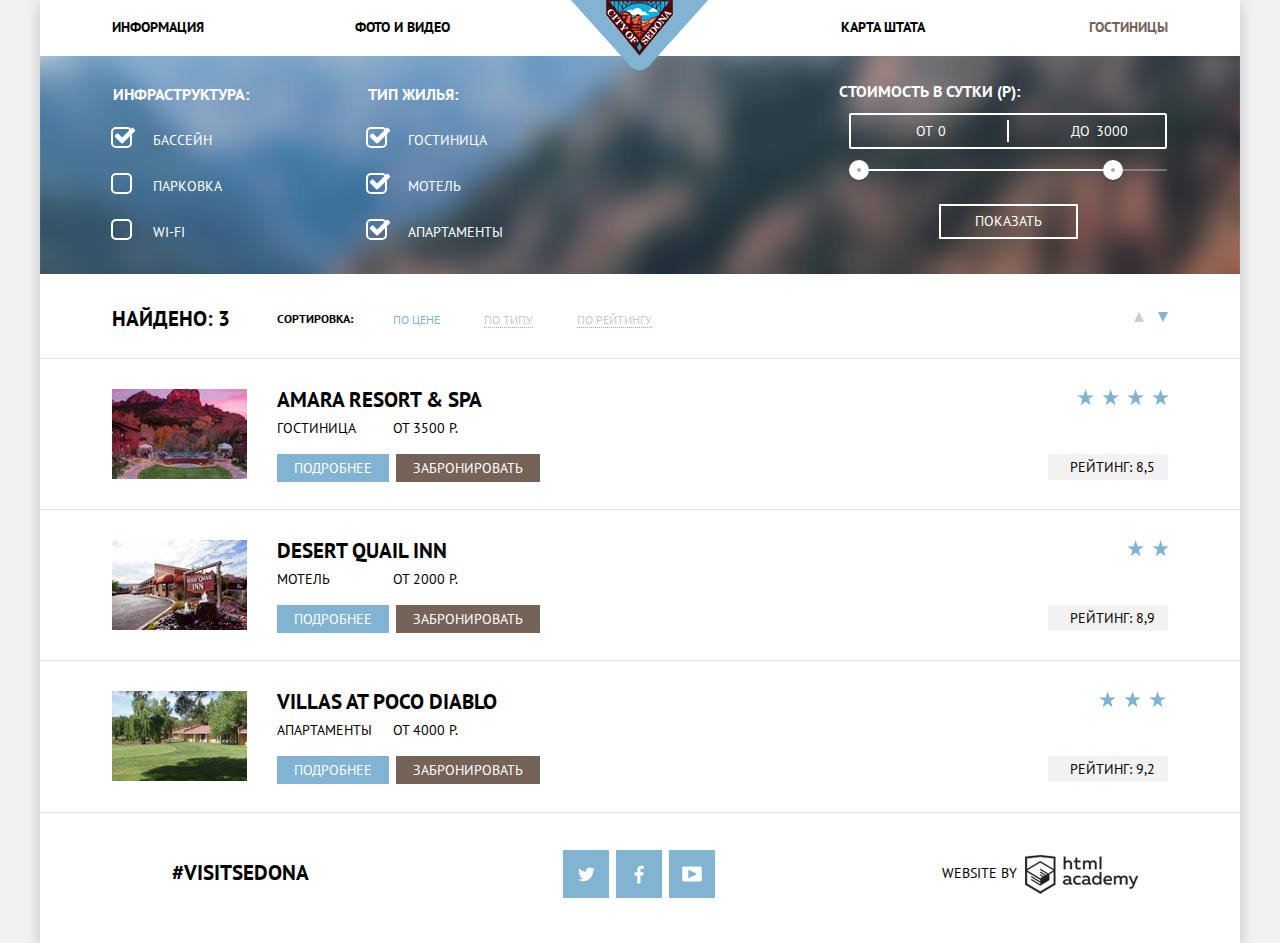
==== commit 57b25701: "no message" ====
--- a/inner.html
+++ b/inner.html
@@ -3,7 +3,7 @@
    <head>
         <meta charset="utf-8">
         <title>HTML Academy: Седона</title>
-        <link href="https://fonts.googleapis.com/css?family=PT+Sans+Narrow:400,700&PT+Sans:400,700&amp;subset=cyrillic" rel="stylesheet">
+        <link href="https://fonts.googleapis.com/css?family=PT+Sans:400,700&amp;subset=cyrillic" rel="stylesheet">
         <link href="css/normalize.css" rel="stylesheet">
         <link href="css/style.min.css" rel="stylesheet">
     </head>
--- a/css/style.min.css
+++ b/css/style.min.css
@@ -1 +1 @@
-body,h1,h2{font-family:"PT Sans","Arial",serif}body{margin:0;padding:0;background-color:#f2f2f2;font-weight:400;text-transform:uppercase;font-size:14px}h1,h2{font-size:21px}body,h1{color:#000;line-height:26px}.top-menu li,h1,h2{font-weight:700;text-transform:uppercase}h2{line-height:21px}a{text-decoration:none}a,a:visited,h2{color:#000}.container{position:relative;width:1200px;margin:0 auto;background-color:#fff;box-shadow:0 5px 15px 0 rgba(0,0,0,.2)}.page-header{background-color:#fff;font-size:0}.top-menu{padding-left:6%;padding-right:6%}.top-menu ul{display:flex;justify-content:space-between;padding:0;list-style-type:none}.top-menu li{width:20%;padding-top:14px;padding-bottom:16px;font-size:14px;text-align:left}.top-menu li:last-child,.top-menu li:nth-child(3){text-align:right}.top-menu li:nth-child(2){margin-right:11%}a.menu-link:hover{color:#81b3d2}a.menu-link:active{color:#b2b2b2}a.menu-link--current:link{color:#766357}a.menu-link--current:hover{color:#604e43}a.menu-link--current:active{color:#d6d0cc}.logo{position:absolute;left:50%;margin-left:-69px}.top-image{height:433px;padding-top:75px;background:url(../img/img-bottom.png) no-repeat 50% 100%,url(../img/background.jpg) no-repeat 50% 0}.top-image img{display:block;margin:auto}.features-head{width:575px;margin-top:0;margin-right:auto;margin-left:auto;padding-top:46px;padding-bottom:37px;text-align:center}.block-caption{padding-top:13px;text-transform:uppercase}.features-block h2{color:#fff}.features-block{min-height:256px;display:flex;color:#fff;line-height:0;background-color:#81b3d2}.features-text{width:33.33%;padding:35px 40px 0;line-height:26px}.features-text h2{padding-left:60px;padding-right:60px;margin-bottom:25px}.features-bottom h2{padding-left:100px;padding-right:100px}.features-number,.features-text{text-align:center}.features-img{width:66.67%;margin:0;padding:0}.features-block--inverse{flex-direction:row-reverse}.advice{display:flex;justify-content:space-between;text-transform:uppercase;font-size:0}.advice-item{position:relative;width:33.33%;padding-top:143px;padding-bottom:65px;font-size:14px;text-align:center}.advice-item-description{padding:6px 72px;line-height:20px;text-align:center}.advice-item--house::before{background:url(../img/house-icon.png) no-repeat center}.advice-item--gift::before,.advice-item--hamburger::before,.advice-item--house::before{content:"";display:block;position:absolute;width:85px;height:75px;top:58px;left:157px}.advice-item--hamburger::before{background:url(../img/hamburger-icon.png) no-repeat center}.advice-item--hamburger .advice-item-description{padding-right:57px;padding-left:57px}.advice-item--gift::before{background:url(../img/gift-icon.png) no-repeat center}.advice-item--gift .advice-item-description{padding-right:64px;padding-left:64px}.features-bottom{min-height:256px;display:flex;flex-direction:row;justify-content:space-between;margin:0;padding-top:0;color:#000;line-height:0;background-color:#eee}.features-bottom .features-text{width:400px;line-height:26px;display:flex;padding:0;margin-top:-15px;flex-direction:column;justify-content:center}p.features-description{line-height:20px}.features-bottom .features-description{padding-left:60px;padding-right:60px}.search-text{width:575px;min-height:235px;padding:0;text-align:center;margin:55px auto 0}.search-text p{padding-top:10px;padding-bottom:33px;line-height:24px}.search-btn,.search-caption{line-height:24px;font-size:30px;font-weight:700}.search-btn{width:570px;padding:30px;border:none;font-family:"PT Sans","Arial",serif;font-size:21px;line-height:26px;text-align:center;text-transform:uppercase;color:#fff;background-color:#766357;cursor:pointer}.map{width:100%;height:594px;background:url(../img/map.jpg) no-repeat center bottom}.map iframe{width:100%;min-height:473px}@keyframes formdown{0%{transform:translateY(-100%)}to{transform:translateY(0%)}}.search-container{display:none;position:absolute;left:315px;width:570px;min-height:393px;padding:0;background-color:#fff;box-shadow:-7px 7px 15px 0 rgba(0,0,0,.15)}.form-show{animation:formdown .4s;display:block}.form-input input,.search-form{padding:55px 57px;font-weight:700;line-height:26px}.form-block{margin-bottom:28px;height:40px}.form-block::after{content:"";display:table;clear:both}.form-label{width:110px;float:left;margin:5px 0 0;padding:0;font-size:14px;line-height:26px}.form-input{position:relative;overflow:hidden}.form-input input{width:100%;position:relative;box-sizing:border-box;padding:3px 35px 4px 13px;border:2px solid transparent;background-color:#f2f2f2;font-family:"PT Sans","Arial",serif;font-size:14px;text-transform:uppercase}.form-input input[type=text]:hover{background-color:#ebebeb;border:2px solid #e5e5e5}.form-input input[type=text]:focus{background-color:#fff;outline:none;border:2px solid #e5e5e5}::-webkit-input-placeholder{color:#000}:-moz-placeholder,::-moz-placeholder{color:#000}:-ms-input-placeholder{color:#000}:focus::-webkit-input-placeholder{color:transparent}:focus:-moz-placeholder,:focus::-moz-placeholder{color:transparent}:focus:-ms-input-placeholder{color:transparent}.form-block--half{display:inline-block;width:50%;padding:0;margin:0 -4px 0 0}.form-block--half:nth-child(2n) .form-label{text-indent:50px}.form-block--half input{padding-left:35px;padding-right:35px;text-align:center}.form-control{position:absolute;top:0;right:0;width:35px;height:35px;z-index:2}.form-control--calendar{background:url(../img/calendar.png) no-repeat center}.form-control--calendar:hover{background:url(../img/calendar-hvr.png) no-repeat center}.form-control--calendar:active{background:url(../img/calendar-dwn.png) no-repeat center}.form-control--minus{position:absolute;top:0;left:0;width:35px;height:35px;background:url(../img/minus.png) no-repeat center;z-index:2}.form-control--minus:hover{background:url(../img/minus-hvr.png) no-repeat center}.form-control--minus:active{background:url(../img/minus-dwn.png) no-repeat center}.form-control--plus{background:url(../img/plus.png) no-repeat center}.form-control--plus:hover{background:url(../img/plus-hvr.png) no-repeat center}.form-control--plus:active{background:url(../img/plus-dwn.png) no-repeat center}.filter-btn{width:457px;padding:16px 0;margin:45px auto 0;border:none;color:#fff;font-size:21px;font-weight:700;line-height:26px;text-transform:uppercase;background-color:#81b3d2;cursor:pointer}.filter-btn:hover{background-color:#669ec0}.filter-btn:active{background-color:#5496bd;color:#5496bd}.page-footer{display:flex;justify-content:space-around;align-items:center;margin:-121px 0 0;padding:37px 0 45px;background-color:rgba(255,255,255,.9)}.footer-left{padding-left:10px}.footer-hashtag{padding-left:20px;font-size:21px;font-weight:700}.socials{padding:0;margin:0 0 0 50px;text-align:center}.social{display:inline-block;width:46px;height:48px;margin-right:3px;background:#81b3d2;vertical-align:middle}.social:hover{background-color:#669ec0}.social-tw{background:#81b3d2 url(../img/twitter.png) no-repeat center}.social-tw:active{background:#5496bd url(../img/twitter-tr.png) no-repeat center}.social-fb{background:#81b3d2 url(../img/facebook.png) no-repeat center}.social-fb:active{background:#5496bd url(../img/facebook-tr.png) no-repeat center}.social-yt{background:#81b3d2 url(../img/youtube.png) no-repeat center}.social-yt:active{background:#5496bd url(../img/youtube-tr.png) no-repeat center}.copyright{padding-left:20px}.copyright-text{margin-right:8px}a.copyright-image{display:inline-block;width:113px;height:39px;line-height:40px;vertical-align:middle;background:#fff url(../img/copyright.png) center no-repeat}a.copyright-image:hover{background:#fff url(../img/copyright-hvr.png) center no-repeat}a.copyright-image:active{background:#fff url(../img/copyright-dwn.png) center no-repeat}.result-content{display:flex;flex-direction:column;margin-bottom:121px}.search-block{margin:0;padding:25px 73px 0;background:url(../img/inner-bg.jpg) no-repeat 0 -55px}.hotel-search{color:#fff;display:flex;flex-direction:row;justify-content:flex-start;padding-bottom:15px}.hotel-search h3{margin-top:0;margin-bottom:20px}.hotel-search label{cursor:pointer}.search-housing,.search-infrastructure{width:255px;display:flex;flex-direction:column}.search-housing{width:240px}input[type=checkbox]{display:none}input[type=checkbox]+label{position:relative;padding:0 0 0 40px;margin-bottom:20px}.checkbox+label::before{content:"";position:absolute;left:-2px;width:17px;height:17px;background:0 0;border:2px solid #fff;border-radius:5px}.checkbox:checked+label::after{content:"";position:absolute;left:-2px;width:26px;height:22px;background-color:transparent;background:url(../img/checked.png) no-repeat 1px 0}.checkbox:disabled+label::before{border:2px solid #6a6a6a}.checkbox:disabled+label::after{content:"";position:absolute;left:-2px;width:26px;height:22px;background-color:transparent;background:url(../img/disabled.png) no-repeat 1px 0}.search-price{margin-left:auto;width:318px}.search-price-title{font-size:16px;line-height:21px;margin-bottom:11px;margin-left:-10px;font-weight:700}.range-control{position:relative;height:32px;margin-bottom:20px;border:2px solid #fff;border-radius:2px;font-size:0}.range-control::after{content:"";position:absolute;left:50%;top:50%;width:2px;height:22px;background-color:#fff;transform:translate(-50%,-50%)}.range-control label{display:inline-block;font-size:14px;line-height:30px;vertical-align:middle;cursor:pointer}.range-control .max-price,.range-control .min-price{width:90px;padding-left:65px}.range-control input{width:50px;margin:0;color:inherit;font:inherit;background:0 0;border:none}.range-scale{position:relative;margin-bottom:33px}.range-scale .scale{height:2px;background-color:rgba(255,255,255,.3)}.range-scale .scale-bar{width:80%;height:2px;background-color:#fff}.range-toggle{position:absolute;top:-9px;width:4px;height:4px;border:8px solid #fff;border-radius:50%;background-color:#ababab;box-shadow:0 2px 1px 0 rgba(0,0,0,.14);cursor:pointer}.range-toggle-max{left:80%}.range-toggle:hover{background-color:#1c4f80}.btn-transparent{display:block;margin:0 auto;padding:5px 34px;border:2px solid #fff;color:inherit;font-family:inherit;font-size:14px;line-height:21px;text-transform:uppercase;background:0 0;cursor:pointer}.btn-transparent:hover{color:#000;background-color:#fff}.result-sorting{display:flex;padding:26px 6%}.sorting-filter{width:680px;display:flex;justify-content:flex-start}.sorting{display:flex;align-items:center}.sorting-title{margin-left:47px;font-size:12px;line-height:18px;font-weight:700}a.sorting-option{margin-left:40px;font-size:12px;line-height:18px;color:#cacaca;border-bottom:1px dotted #81b3d2}a.sorting-option:hover{color:#81b3d2;border-bottom:1px dotted #81b3d2}a.sorting-option:active{color:#000;border-bottom:none}a.sorting-option--current{color:#81b3d2;border:none}.result-amount{font-size:21px;font-weight:700;color:#000;line-height:26px}.sorting-dir{position:relative;padding:0;margin-left:auto;margin-right:15px}.arrow-link--down,.arrow-link--up{display:block;position:absolute;top:0;border:10px solid #81b3d2;border-right-width:5px;border-left-width:5px;border-right-color:transparent;border-left-color:transparent}.arrow-link--down{left:5px;border-bottom:0}.arrow-link--up{right:9px;border-top:0}a.arrow-link{margin-top:6px;border-color:#ccc transparent}a.arrow-link:hover{border-color:#000 transparent}a.arrow-active,a.arrow-link:active{border-color:#81b3d2 transparent}.result{display:flex;padding:30px 6% 0;margin-bottom:22px;border-top:1px solid #e5e5e5}.result:last-child{padding-bottom:23px;margin-bottom:0;border-bottom:1px solid #e5e5e5}.result-img{width:135px;padding:0;margin:0 30px 0 0}.result-img img{max-width:100%;height:auto}a.result-name{display:block;color:#000;font-family:"PT Sans","Arial",serif;font-size:21px;font-weight:700;line-height:21px;text-transform:uppercase;margin-top:0;margin-bottom:5px}a.result-name:hover{color:#81b3d2}a.result-name:active{color:#cacaca}.result-type{display:inline-block;width:112px;margin:0;padding:0}.result-action{margin-top:14px}.result-more-btn{padding:5px 17px;margin-right:3px;background-color:#81b3d2}a.result-more-btn{color:#fff}a.result-more-btn:hover{background-color:#669ec0}a.result-more-btn:active{background-color:#5496bd;color:#5496bd}.result-order-btn{padding:5px 17px;border:none;background-color:#766357;cursor:pointer}a.result-order-btn{color:#fff;text-transform:uppercase}a.result-order-btn:hover{background-color:#604e43}a.result-order-btn:active{background-color:#503e33;color:#503e33}.result-rating{display:flex;flex-direction:column;margin-left:auto;width:120px;text-align:right}.result-rating-stars{width:95px;height:23px;margin-left:auto;margin-bottom:42px;background:url(../img/star.png) repeat-x}.rating-stars--two{width:45px}.rating-stars--three{width:73px}.result-rating-text{display:inline-block;padding:0 13px;background-color:#f2f2f2}+body,h1,h2{font-family:"PT Sans","Arial",serif}body{margin:0;padding:0;background-color:#f2f2f2;font-weight:400;text-transform:uppercase;font-size:14px}h1,h2{font-size:21px}body,h1{color:#000;line-height:26px}.top-menu li,h1,h2{font-weight:700;text-transform:uppercase}h2{line-height:21px}a{text-decoration:none}a,a:visited,h2{color:#000}.container{position:relative;width:1200px;margin:0 auto;background-color:#fff;box-shadow:0 5px 15px 0 rgba(0,0,0,.2)}.page-header{background-color:#fff;font-size:0}.top-menu{padding-left:6%;padding-right:6%}.top-menu ul{display:flex;justify-content:space-between;padding:0;list-style-type:none}.top-menu li{width:20%;padding-top:14px;padding-bottom:16px;font-size:14px;text-align:left}.top-menu li:last-child,.top-menu li:nth-child(3){text-align:right}.top-menu li:nth-child(2){margin-right:11%}a.menu-link:hover{color:#81b3d2}a.menu-link:active{color:#b2b2b2}a.menu-link--current:link{color:#766357}a.menu-link--current:hover{color:#604e43}a.menu-link--current:active{color:#d6d0cc}.logo{position:absolute;left:50%;margin-left:-69px}.top-image{height:433px;padding-top:75px;background:url(../img/img-bottom.png) no-repeat 50% 100%,url(../img/background.jpg) no-repeat 50% 0}.top-image img{display:block;margin:auto}.features-head{width:575px;margin-top:0;margin-right:auto;margin-left:auto;padding-top:46px;padding-bottom:37px;text-align:center}.block-caption{padding-top:13px;text-transform:uppercase}.features-block h2{color:#fff}.features-block{min-height:256px;display:flex;color:#fff;line-height:0;background-color:#81b3d2}.features-text{width:33.33%;padding:35px 40px 0;line-height:26px}.features-text h2{padding-left:60px;padding-right:60px;margin-bottom:25px}.features-bottom h2{padding-left:100px;padding-right:100px}.features-number,.features-text{text-align:center}.features-img{width:66.67%;margin:0;padding:0}.features-block--inverse{flex-direction:row-reverse}.advice{display:flex;justify-content:space-between;text-transform:uppercase;font-size:0}.advice-item{position:relative;width:33.33%;padding-top:143px;padding-bottom:65px;font-size:14px;text-align:center}.advice-item-description{padding:6px 72px;line-height:20px;text-align:center}.advice-item--house::before{background:url(../img/house-icon.png) no-repeat center}.advice-item--gift::before,.advice-item--hamburger::before,.advice-item--house::before{content:"";display:block;position:absolute;width:85px;height:75px;top:58px;left:157px}.advice-item--hamburger::before{background:url(../img/hamburger-icon.png) no-repeat center}.advice-item--hamburger .advice-item-description{padding-right:57px;padding-left:57px}.advice-item--gift::before{background:url(../img/gift-icon.png) no-repeat center}.advice-item--gift .advice-item-description{padding-right:64px;padding-left:64px}.features-bottom{min-height:256px;display:flex;flex-direction:row;justify-content:space-between;margin:0;padding-top:0;color:#000;line-height:0;background-color:#eee}.features-bottom .features-text{width:400px;line-height:26px;display:flex;padding:0;margin-top:-15px;flex-direction:column;justify-content:center}p.features-description{line-height:20px}.features-bottom .features-description{padding-left:60px;padding-right:60px}.search-text{width:575px;min-height:235px;padding:0;text-align:center;margin:55px auto 0}.search-text p{padding-top:10px;padding-bottom:33px;line-height:24px}.search-caption,a.search-btn{line-height:24px;font-size:30px;font-weight:700}a.search-btn{display:block;margin:0 auto;width:570px;padding:30px 0;border:none;font-family:"PT Sans","Arial",serif;font-size:21px;line-height:26px;text-align:center;text-transform:uppercase;color:#fff;background-color:#766357;cursor:pointer}.map{width:100%;height:594px;background:url(../img/map.jpg) no-repeat center bottom}.map iframe{width:100%;min-height:473px}@keyframes formdown{0%{transform:translateY(-100%)}to{transform:translateY(0%)}}.search-container{display:none;position:absolute;left:315px;width:570px;min-height:393px;padding:0;background-color:#fff;box-shadow:-7px 7px 15px 0 rgba(0,0,0,.15)}.form-show{animation:formdown .4s;display:block}.form-input input,.search-form{padding:55px 57px;font-weight:700;line-height:26px}.form-block{margin-bottom:28px;height:40px}.form-block::after{content:"";display:table;clear:both}.form-label{width:110px;float:left;margin:5px 0 0;padding:0;font-size:14px;line-height:26px}.form-input{position:relative;overflow:hidden}.form-input input{width:100%;position:relative;box-sizing:border-box;padding:3px 35px 4px 13px;border:2px solid transparent;background-color:#f2f2f2;font-family:"PT Sans","Arial",serif;font-size:14px;text-transform:uppercase}.form-input input[type=text]:hover{background-color:#ebebeb;border:2px solid #e5e5e5}.form-input input[type=text]:focus{background-color:#fff;outline:none;border:2px solid #e5e5e5}::-webkit-input-placeholder{color:#000}:-moz-placeholder,::-moz-placeholder{color:#000}:-ms-input-placeholder{color:#000}:focus::-webkit-input-placeholder{color:transparent}:focus:-moz-placeholder,:focus::-moz-placeholder{color:transparent}:focus:-ms-input-placeholder{color:transparent}.form-block--half{display:inline-block;width:50%;padding:0;margin:0 -4px 0 0}.form-block--half:nth-child(2n) .form-label{text-indent:50px}.form-block--half input{padding-left:35px;padding-right:35px;text-align:center}.form-control{position:absolute;top:0;right:0;width:35px;height:35px;z-index:2}.form-control--calendar{background:url(../img/calendar.png) no-repeat center}.form-control--calendar:hover{background:url(../img/calendar-hvr.png) no-repeat center}.form-control--calendar:active{background:url(../img/calendar-dwn.png) no-repeat center}.form-control--minus{position:absolute;top:0;left:0;width:35px;height:35px;background:url(../img/minus.png) no-repeat center;z-index:2}.form-control--minus:hover{background:url(../img/minus-hvr.png) no-repeat center}.form-control--minus:active{background:url(../img/minus-dwn.png) no-repeat center}.form-control--plus{background:url(../img/plus.png) no-repeat center}.form-control--plus:hover{background:url(../img/plus-hvr.png) no-repeat center}.form-control--plus:active{background:url(../img/plus-dwn.png) no-repeat center}.filter-btn{width:457px;padding:16px 0;margin:45px auto 0;border:none;color:#fff;font-size:21px;font-weight:700;line-height:26px;text-transform:uppercase;background-color:#81b3d2;cursor:pointer}.filter-btn:hover{background-color:#669ec0}.filter-btn:active{background-color:#5496bd;color:#5496bd}.page-footer{display:flex;justify-content:space-around;align-items:center;margin:-121px 0 0;padding:37px 0 45px;background-color:rgba(255,255,255,.9)}.footer-left{padding-left:10px}.footer-hashtag{padding-left:20px;font-size:21px;font-weight:700}.socials{padding:0;margin:0 0 0 50px;text-align:center}.social{display:inline-block;width:46px;height:48px;margin-right:3px;background:#81b3d2;vertical-align:middle}.social:hover{background-color:#669ec0}.social-tw{background:#81b3d2 url(../img/twitter.png) no-repeat center}.social-tw:active{background:#5496bd url(../img/twitter-tr.png) no-repeat center}.social-fb{background:#81b3d2 url(../img/facebook.png) no-repeat center}.social-fb:active{background:#5496bd url(../img/facebook-tr.png) no-repeat center}.social-yt{background:#81b3d2 url(../img/youtube.png) no-repeat center}.social-yt:active{background:#5496bd url(../img/youtube-tr.png) no-repeat center}.copyright{padding-left:20px}.copyright-text{margin-right:8px}a.copyright-image{display:inline-block;width:113px;height:39px;line-height:40px;vertical-align:middle;background:#fff url(../img/copyright.png) center no-repeat}a.copyright-image:hover{background:#fff url(../img/copyright-hvr.png) center no-repeat}a.copyright-image:active{background:#fff url(../img/copyright-dwn.png) center no-repeat}.result-content{display:flex;flex-direction:column;margin-bottom:121px}.search-block{margin:0;padding:25px 73px 0;background:url(../img/inner-bg.jpg) no-repeat 0 -55px}.hotel-search{color:#fff;display:flex;flex-direction:row;justify-content:flex-start;padding-bottom:15px}.hotel-search h3{margin-top:0;margin-bottom:20px}.hotel-search label{cursor:pointer}.search-housing,.search-infrastructure{width:255px;display:flex;flex-direction:column}.search-housing{width:240px}input[type=checkbox]{display:none}input[type=checkbox]+label{position:relative;padding:0 0 0 40px;margin-bottom:20px}.checkbox+label::before{content:"";position:absolute;left:-2px;width:17px;height:17px;background:0 0;border:2px solid #fff;border-radius:5px}.checkbox:checked+label::after{content:"";position:absolute;left:-2px;width:26px;height:22px;background-color:transparent;background:url(../img/checked.png) no-repeat 1px 0}.checkbox:disabled+label::before{border:2px solid #6a6a6a}.checkbox:disabled+label::after{content:"";position:absolute;left:-2px;width:26px;height:22px;background-color:transparent;background:url(../img/disabled.png) no-repeat 1px 0}.search-price{margin-left:auto;width:318px}.search-price-title{font-size:16px;line-height:21px;margin-bottom:11px;margin-left:-10px;font-weight:700}.range-control{position:relative;height:32px;margin-bottom:20px;border:2px solid #fff;border-radius:2px;font-size:0}.range-control::after{content:"";position:absolute;left:50%;top:50%;width:2px;height:22px;background-color:#fff;transform:translate(-50%,-50%)}.range-control label{display:inline-block;font-size:14px;line-height:30px;vertical-align:middle;cursor:pointer}.range-control .max-price,.range-control .min-price{width:90px;padding-left:65px}.range-control input{width:50px;margin:0;color:inherit;font:inherit;background:0 0;border:none}.range-scale{position:relative;margin-bottom:33px}.range-scale .scale{height:2px;background-color:rgba(255,255,255,.3)}.range-scale .scale-bar{width:80%;height:2px;background-color:#fff}.range-toggle{position:absolute;top:-9px;width:4px;height:4px;border:8px solid #fff;border-radius:50%;background-color:#ababab;box-shadow:0 2px 1px 0 rgba(0,0,0,.14);cursor:pointer}.range-toggle-max{left:80%}.range-toggle:hover{background-color:#1c4f80}.btn-transparent{display:block;margin:0 auto;padding:5px 34px;border:2px solid #fff;color:inherit;font-family:inherit;font-size:14px;line-height:21px;text-transform:uppercase;background:0 0;cursor:pointer}.btn-transparent:hover{color:#000;background-color:#fff}.result-sorting{display:flex;padding:26px 6%}.sorting-filter{width:680px;display:flex;justify-content:flex-start}.sorting{display:flex;align-items:center}.sorting-title{margin-left:47px;font-size:12px;line-height:18px;font-weight:700}a.sorting-option{margin-left:40px;font-size:12px;line-height:18px;color:#cacaca;border-bottom:1px dotted #81b3d2}a.sorting-option:hover{color:#81b3d2;border-bottom:1px dotted #81b3d2}a.sorting-option:active{color:#000;border-bottom:none}a.sorting-option--current{color:#81b3d2;border:none}.result-amount{font-size:21px;font-weight:700;color:#000;line-height:26px}.sorting-dir{position:relative;padding:0;margin-left:auto;margin-right:15px}.arrow-link--down,.arrow-link--up{display:block;position:absolute;top:0;border:10px solid #81b3d2;border-right-width:5px;border-left-width:5px;border-right-color:transparent;border-left-color:transparent}.arrow-link--down{left:5px;border-bottom:0}.arrow-link--up{right:9px;border-top:0}a.arrow-link{margin-top:6px;border-color:#ccc transparent}a.arrow-link:hover{border-color:#000 transparent}a.arrow-active,a.arrow-link:active{border-color:#81b3d2 transparent}.result{display:flex;padding:30px 6% 0;margin-bottom:22px;border-top:1px solid #e5e5e5}.result:last-child{padding-bottom:23px;margin-bottom:0;border-bottom:1px solid #e5e5e5}.result-img{width:135px;padding:0;margin:0 30px 0 0}.result-img img{max-width:100%;height:auto}a.result-name{display:block;color:#000;font-family:"PT Sans","Arial",serif;font-size:21px;font-weight:700;line-height:21px;text-transform:uppercase;margin-top:0;margin-bottom:5px}a.result-name:hover{color:#81b3d2}a.result-name:active{color:#cacaca}.result-type{display:inline-block;width:112px;margin:0;padding:0}.result-action{margin-top:14px}.result-more-btn{padding:5px 17px;margin-right:3px;background-color:#81b3d2}a.result-more-btn{color:#fff}a.result-more-btn:hover{background-color:#669ec0}a.result-more-btn:active{background-color:#5496bd;color:#5496bd}.result-order-btn{padding:5px 17px;border:none;background-color:#766357;cursor:pointer}a.result-order-btn{color:#fff;text-transform:uppercase}a.result-order-btn:hover{background-color:#604e43}a.result-order-btn:active{background-color:#503e33;color:#503e33}.result-rating{display:flex;flex-direction:column;margin-left:auto;width:120px;text-align:right}.result-rating-stars{width:95px;height:23px;margin-left:auto;margin-bottom:42px;background:url(../img/star.png) repeat-x}.rating-stars--two{width:45px}.rating-stars--three{width:73px}.result-rating-text{display:inline-block;padding:0 13px;background-color:#f2f2f2}
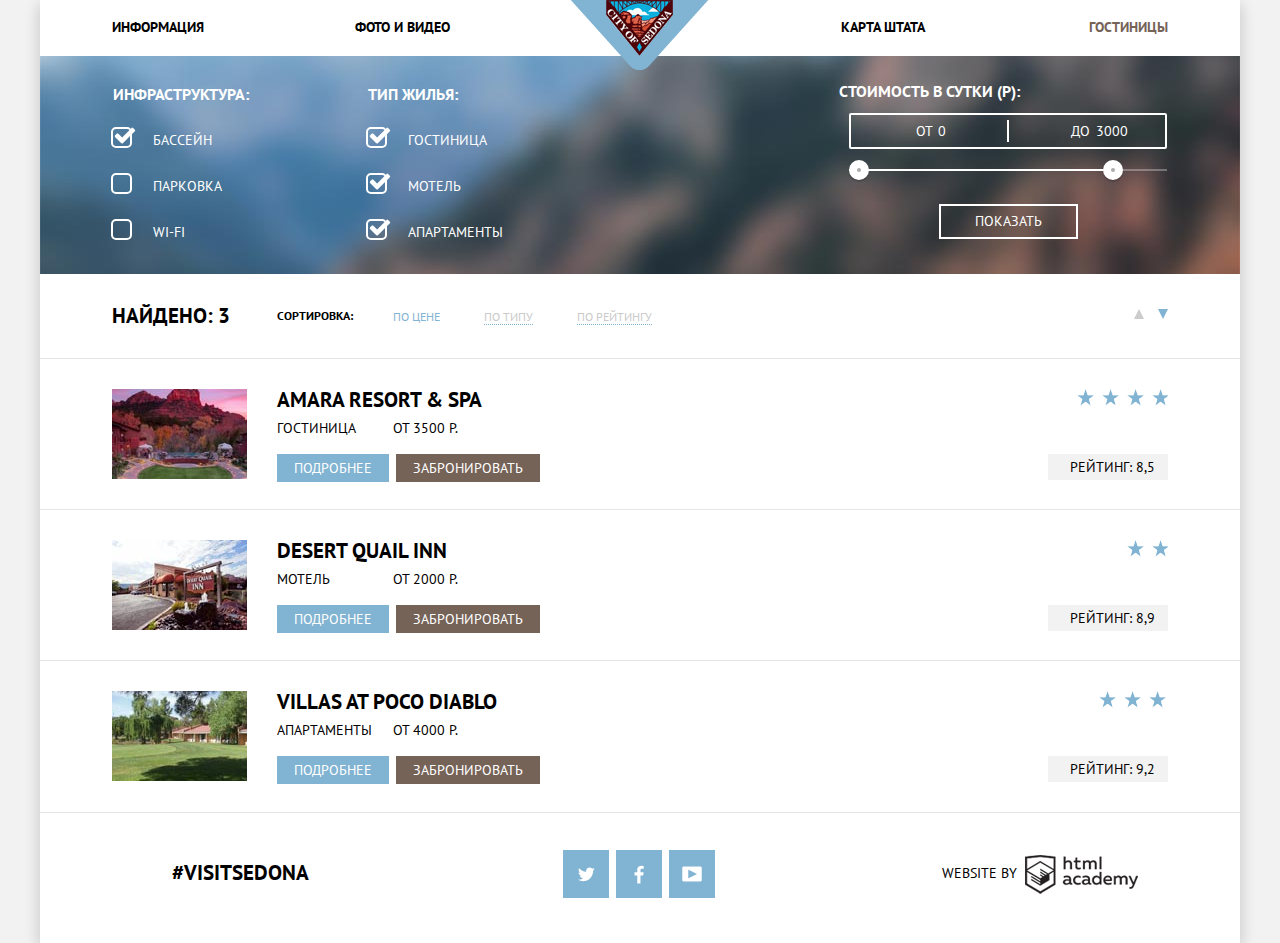
==== commit 3616105e: "no message" ====
--- a/inner.html
+++ b/inner.html
@@ -94,7 +94,7 @@
                             <img class="result-image" src="img/hotel-1.jpg" alt="фото гостиницы" width=135 height=90>
                         </figure>
                         <div class="result-info">
-                            <a href="#" class="result-name">Amara Resort &amp; SPA<br></a>
+                            <a href="#" class="result-name">Amara Resort &amp; SPA</a>
                             <div class="result-description">
                                 <span class="result-type">Гостиница</span>
                                 <span class="result-price">От 3500 Р.</span>
@@ -117,7 +117,7 @@
                               <img class="result-image" src="img/hotel-2.jpg" alt="фото гостиницы" width=135 height=90>
                         </figure>
                         <div class="result-info">
-                            <a href="#" class="result-name">Desert Quail Inn <br></a>
+                            <a href="#" class="result-name">Desert Quail Inn</a>
                             <span class="result-type">Мотель</span>
                             <span class="result-price">От 2000 Р.</span>
                             <div class="result-action">
--- a/css/style.min.css
+++ b/css/style.min.css
@@ -1 +1 @@
-body,h1,h2{font-family:"PT Sans","Arial",serif}body{margin:0;padding:0;background-color:#f2f2f2;font-weight:400;text-transform:uppercase;font-size:14px}h1,h2{font-size:21px}body,h1{color:#000;line-height:26px}.top-menu li,h1,h2{font-weight:700;text-transform:uppercase}h2{line-height:21px}a{text-decoration:none}a,a:visited,h2{color:#000}.container{position:relative;width:1200px;margin:0 auto;background-color:#fff;box-shadow:0 5px 15px 0 rgba(0,0,0,.2)}.page-header{background-color:#fff;font-size:0}.top-menu{padding-left:6%;padding-right:6%}.top-menu ul{display:flex;justify-content:space-between;padding:0;list-style-type:none}.top-menu li{width:20%;padding-top:14px;padding-bottom:16px;font-size:14px;text-align:left}.top-menu li:last-child,.top-menu li:nth-child(3){text-align:right}.top-menu li:nth-child(2){margin-right:11%}a.menu-link:hover{color:#81b3d2}a.menu-link:active{color:#b2b2b2}a.menu-link--current:link{color:#766357}a.menu-link--current:hover{color:#604e43}a.menu-link--current:active{color:#d6d0cc}.logo{position:absolute;left:50%;margin-left:-69px}.top-image{height:433px;padding-top:75px;background:url(../img/img-bottom.png) no-repeat 50% 100%,url(../img/background.jpg) no-repeat 50% 0}.top-image img{display:block;margin:auto}.features-head{width:575px;margin-top:0;margin-right:auto;margin-left:auto;padding-top:46px;padding-bottom:37px;text-align:center}.block-caption{padding-top:13px;text-transform:uppercase}.features-block h2{color:#fff}.features-block{min-height:256px;display:flex;color:#fff;line-height:0;background-color:#81b3d2}.features-text{width:33.33%;padding:35px 40px 0;line-height:26px}.features-text h2{padding-left:60px;padding-right:60px;margin-bottom:25px}.features-bottom h2{padding-left:100px;padding-right:100px}.features-number,.features-text{text-align:center}.features-img{width:66.67%;margin:0;padding:0}.features-block--inverse{flex-direction:row-reverse}.advice{display:flex;justify-content:space-between;text-transform:uppercase;font-size:0}.advice-item{position:relative;width:33.33%;padding-top:143px;padding-bottom:65px;font-size:14px;text-align:center}.advice-item-description{padding:6px 72px;line-height:20px;text-align:center}.advice-item--house::before{background:url(../img/house-icon.png) no-repeat center}.advice-item--gift::before,.advice-item--hamburger::before,.advice-item--house::before{content:"";display:block;position:absolute;width:85px;height:75px;top:58px;left:157px}.advice-item--hamburger::before{background:url(../img/hamburger-icon.png) no-repeat center}.advice-item--hamburger .advice-item-description{padding-right:57px;padding-left:57px}.advice-item--gift::before{background:url(../img/gift-icon.png) no-repeat center}.advice-item--gift .advice-item-description{padding-right:64px;padding-left:64px}.features-bottom{min-height:256px;display:flex;flex-direction:row;justify-content:space-between;margin:0;padding-top:0;color:#000;line-height:0;background-color:#eee}.features-bottom .features-text{width:400px;line-height:26px;display:flex;padding:0;margin-top:-15px;flex-direction:column;justify-content:center}p.features-description{line-height:20px}.features-bottom .features-description{padding-left:60px;padding-right:60px}.search-text{width:575px;min-height:235px;padding:0;text-align:center;margin:55px auto 0}.search-text p{padding-top:10px;padding-bottom:33px;line-height:24px}.search-caption,a.search-btn{line-height:24px;font-size:30px;font-weight:700}a.search-btn{display:block;margin:0 auto;width:570px;padding:30px 0;border:none;font-family:"PT Sans","Arial",serif;font-size:21px;line-height:26px;text-align:center;text-transform:uppercase;color:#fff;background-color:#766357;cursor:pointer}.map{width:100%;height:594px;background:url(../img/map.jpg) no-repeat center bottom}.map iframe{width:100%;min-height:473px}@keyframes formdown{0%{transform:translateY(-100%)}to{transform:translateY(0%)}}.search-container{display:none;position:absolute;left:315px;width:570px;min-height:393px;padding:0;background-color:#fff;box-shadow:-7px 7px 15px 0 rgba(0,0,0,.15)}.form-show{animation:formdown .4s;display:block}.form-input input,.search-form{padding:55px 57px;font-weight:700;line-height:26px}.form-block{margin-bottom:28px;height:40px}.form-block::after{content:"";display:table;clear:both}.form-label{width:110px;float:left;margin:5px 0 0;padding:0;font-size:14px;line-height:26px}.form-input{position:relative;overflow:hidden}.form-input input{width:100%;position:relative;box-sizing:border-box;padding:3px 35px 4px 13px;border:2px solid transparent;background-color:#f2f2f2;font-family:"PT Sans","Arial",serif;font-size:14px;text-transform:uppercase}.form-input input[type=text]:hover{background-color:#ebebeb;border:2px solid #e5e5e5}.form-input input[type=text]:focus{background-color:#fff;outline:none;border:2px solid #e5e5e5}::-webkit-input-placeholder{color:#000}:-moz-placeholder,::-moz-placeholder{color:#000}:-ms-input-placeholder{color:#000}:focus::-webkit-input-placeholder{color:transparent}:focus:-moz-placeholder,:focus::-moz-placeholder{color:transparent}:focus:-ms-input-placeholder{color:transparent}.form-block--half{display:inline-block;width:50%;padding:0;margin:0 -4px 0 0}.form-block--half:nth-child(2n) .form-label{text-indent:50px}.form-block--half input{padding-left:35px;padding-right:35px;text-align:center}.form-control{position:absolute;top:0;right:0;width:35px;height:35px;z-index:2}.form-control--calendar{background:url(../img/calendar.png) no-repeat center}.form-control--calendar:hover{background:url(../img/calendar-hvr.png) no-repeat center}.form-control--calendar:active{background:url(../img/calendar-dwn.png) no-repeat center}.form-control--minus{position:absolute;top:0;left:0;width:35px;height:35px;background:url(../img/minus.png) no-repeat center;z-index:2}.form-control--minus:hover{background:url(../img/minus-hvr.png) no-repeat center}.form-control--minus:active{background:url(../img/minus-dwn.png) no-repeat center}.form-control--plus{background:url(../img/plus.png) no-repeat center}.form-control--plus:hover{background:url(../img/plus-hvr.png) no-repeat center}.form-control--plus:active{background:url(../img/plus-dwn.png) no-repeat center}.filter-btn{width:457px;padding:16px 0;margin:45px auto 0;border:none;color:#fff;font-size:21px;font-weight:700;line-height:26px;text-transform:uppercase;background-color:#81b3d2;cursor:pointer}.filter-btn:hover{background-color:#669ec0}.filter-btn:active{background-color:#5496bd;color:#5496bd}.page-footer{display:flex;justify-content:space-around;align-items:center;margin:-121px 0 0;padding:37px 0 45px;background-color:rgba(255,255,255,.9)}.footer-left{padding-left:10px}.footer-hashtag{padding-left:20px;font-size:21px;font-weight:700}.socials{padding:0;margin:0 0 0 50px;text-align:center}.social{display:inline-block;width:46px;height:48px;margin-right:3px;background:#81b3d2;vertical-align:middle}.social:hover{background-color:#669ec0}.social-tw{background:#81b3d2 url(../img/twitter.png) no-repeat center}.social-tw:active{background:#5496bd url(../img/twitter-tr.png) no-repeat center}.social-fb{background:#81b3d2 url(../img/facebook.png) no-repeat center}.social-fb:active{background:#5496bd url(../img/facebook-tr.png) no-repeat center}.social-yt{background:#81b3d2 url(../img/youtube.png) no-repeat center}.social-yt:active{background:#5496bd url(../img/youtube-tr.png) no-repeat center}.copyright{padding-left:20px}.copyright-text{margin-right:8px}a.copyright-image{display:inline-block;width:113px;height:39px;line-height:40px;vertical-align:middle;background:#fff url(../img/copyright.png) center no-repeat}a.copyright-image:hover{background:#fff url(../img/copyright-hvr.png) center no-repeat}a.copyright-image:active{background:#fff url(../img/copyright-dwn.png) center no-repeat}.result-content{display:flex;flex-direction:column;margin-bottom:121px}.search-block{margin:0;padding:25px 73px 0;background:url(../img/inner-bg.jpg) no-repeat 0 -55px}.hotel-search{color:#fff;display:flex;flex-direction:row;justify-content:flex-start;padding-bottom:15px}.hotel-search h3{margin-top:0;margin-bottom:20px}.hotel-search label{cursor:pointer}.search-housing,.search-infrastructure{width:255px;display:flex;flex-direction:column}.search-housing{width:240px}input[type=checkbox]{display:none}input[type=checkbox]+label{position:relative;padding:0 0 0 40px;margin-bottom:20px}.checkbox+label::before{content:"";position:absolute;left:-2px;width:17px;height:17px;background:0 0;border:2px solid #fff;border-radius:5px}.checkbox:checked+label::after{content:"";position:absolute;left:-2px;width:26px;height:22px;background-color:transparent;background:url(../img/checked.png) no-repeat 1px 0}.checkbox:disabled+label::before{border:2px solid #6a6a6a}.checkbox:disabled+label::after{content:"";position:absolute;left:-2px;width:26px;height:22px;background-color:transparent;background:url(../img/disabled.png) no-repeat 1px 0}.search-price{margin-left:auto;width:318px}.search-price-title{font-size:16px;line-height:21px;margin-bottom:11px;margin-left:-10px;font-weight:700}.range-control{position:relative;height:32px;margin-bottom:20px;border:2px solid #fff;border-radius:2px;font-size:0}.range-control::after{content:"";position:absolute;left:50%;top:50%;width:2px;height:22px;background-color:#fff;transform:translate(-50%,-50%)}.range-control label{display:inline-block;font-size:14px;line-height:30px;vertical-align:middle;cursor:pointer}.range-control .max-price,.range-control .min-price{width:90px;padding-left:65px}.range-control input{width:50px;margin:0;color:inherit;font:inherit;background:0 0;border:none}.range-scale{position:relative;margin-bottom:33px}.range-scale .scale{height:2px;background-color:rgba(255,255,255,.3)}.range-scale .scale-bar{width:80%;height:2px;background-color:#fff}.range-toggle{position:absolute;top:-9px;width:4px;height:4px;border:8px solid #fff;border-radius:50%;background-color:#ababab;box-shadow:0 2px 1px 0 rgba(0,0,0,.14);cursor:pointer}.range-toggle-max{left:80%}.range-toggle:hover{background-color:#1c4f80}.btn-transparent{display:block;margin:0 auto;padding:5px 34px;border:2px solid #fff;color:inherit;font-family:inherit;font-size:14px;line-height:21px;text-transform:uppercase;background:0 0;cursor:pointer}.btn-transparent:hover{color:#000;background-color:#fff}.result-sorting{display:flex;padding:26px 6%}.sorting-filter{width:680px;display:flex;justify-content:flex-start}.sorting{display:flex;align-items:center}.sorting-title{margin-left:47px;font-size:12px;line-height:18px;font-weight:700}a.sorting-option{margin-left:40px;font-size:12px;line-height:18px;color:#cacaca;border-bottom:1px dotted #81b3d2}a.sorting-option:hover{color:#81b3d2;border-bottom:1px dotted #81b3d2}a.sorting-option:active{color:#000;border-bottom:none}a.sorting-option--current{color:#81b3d2;border:none}.result-amount{font-size:21px;font-weight:700;color:#000;line-height:26px}.sorting-dir{position:relative;padding:0;margin-left:auto;margin-right:15px}.arrow-link--down,.arrow-link--up{display:block;position:absolute;top:0;border:10px solid #81b3d2;border-right-width:5px;border-left-width:5px;border-right-color:transparent;border-left-color:transparent}.arrow-link--down{left:5px;border-bottom:0}.arrow-link--up{right:9px;border-top:0}a.arrow-link{margin-top:6px;border-color:#ccc transparent}a.arrow-link:hover{border-color:#000 transparent}a.arrow-active,a.arrow-link:active{border-color:#81b3d2 transparent}.result{display:flex;padding:30px 6% 0;margin-bottom:22px;border-top:1px solid #e5e5e5}.result:last-child{padding-bottom:23px;margin-bottom:0;border-bottom:1px solid #e5e5e5}.result-img{width:135px;padding:0;margin:0 30px 0 0}.result-img img{max-width:100%;height:auto}a.result-name{display:block;color:#000;font-family:"PT Sans","Arial",serif;font-size:21px;font-weight:700;line-height:21px;text-transform:uppercase;margin-top:0;margin-bottom:5px}a.result-name:hover{color:#81b3d2}a.result-name:active{color:#cacaca}.result-type{display:inline-block;width:112px;margin:0;padding:0}.result-action{margin-top:14px}.result-more-btn{padding:5px 17px;margin-right:3px;background-color:#81b3d2}a.result-more-btn{color:#fff}a.result-more-btn:hover{background-color:#669ec0}a.result-more-btn:active{background-color:#5496bd;color:#5496bd}.result-order-btn{padding:5px 17px;border:none;background-color:#766357;cursor:pointer}a.result-order-btn{color:#fff;text-transform:uppercase}a.result-order-btn:hover{background-color:#604e43}a.result-order-btn:active{background-color:#503e33;color:#503e33}.result-rating{display:flex;flex-direction:column;margin-left:auto;width:120px;text-align:right}.result-rating-stars{width:95px;height:23px;margin-left:auto;margin-bottom:42px;background:url(../img/star.png) repeat-x}.rating-stars--two{width:45px}.rating-stars--three{width:73px}.result-rating-text{display:inline-block;padding:0 13px;background-color:#f2f2f2}
+body,h1,h2{font-family:"PT Sans","Arial",serif}body{margin:0;padding:0;background-color:#f2f2f2;font-weight:400;text-transform:uppercase;font-size:14px}h1,h2{font-size:21px}body,h1{color:#000;line-height:26px}.top-menu li,h1,h2{font-weight:700;text-transform:uppercase}h2{line-height:21px}a{text-decoration:none}a,a:visited,h2{color:#000}.container{position:relative;width:1200px;margin:0 auto;background-color:#fff;box-shadow:0 5px 15px 0 rgba(0,0,0,.2)}.page-header{background-color:#fff;font-size:0}.top-menu{padding-left:6%;padding-right:6%}.top-menu ul{display:-webkit-box;display:-ms-flexbox;display:flex;-webkit-box-pack:justify;-ms-flex-pack:justify;justify-content:space-between;padding:0;list-style-type:none}.top-menu li{width:20%;padding-top:14px;padding-bottom:16px;font-size:14px;text-align:left}.top-menu li:last-child,.top-menu li:nth-child(3){text-align:right}.top-menu li:nth-child(2){margin-right:11%}a.menu-link:hover{color:#81b3d2}a.menu-link:active{color:#b2b2b2}a.menu-link--current:link{color:#766357}a.menu-link--current:hover{color:#604e43}a.menu-link--current:active{color:#d6d0cc}.logo{position:absolute;left:50%;margin-left:-69px}.top-image{height:433px;padding-top:75px;background-color:#d3e4ee;background:url(../img/img-bottom.png) no-repeat 50% 100%,url(../img/background.jpg) no-repeat 50% 0}.top-image img{display:block;margin:auto}.features-head{width:575px;margin-top:0;margin-right:auto;margin-left:auto;padding-top:46px;padding-bottom:37px;text-align:center}.block-caption{padding-top:13px;text-transform:uppercase}.features-block h2{color:#fff}.features-block{min-height:256px;display:-webkit-box;display:-ms-flexbox;display:flex;color:#fff;line-height:0;background-color:#81b3d2;box-sizing:border-box}.features-text{width:33.33%;padding:55px 40px 0;line-height:26px}.features-text h2{margin-top:0;padding-top:0;margin-bottom:25px}.features-number,.features-text{text-align:center}.features-img{width:66.67%;margin:0;padding:0}.features-block--inverse{-webkit-box-orient:horizontal;-webkit-box-direction:reverse;-ms-flex-direction:row-reverse;flex-direction:row-reverse}.advice{display:-webkit-box;display:-ms-flexbox;display:flex;-webkit-box-pack:justify;-ms-flex-pack:justify;justify-content:space-between;text-transform:uppercase;font-size:0}.advice-item{position:relative;width:33.33%;padding-top:143px;padding-bottom:65px;font-size:14px;text-align:center}.advice-item-description{padding:6px 72px;line-height:20px;text-align:center}.advice-item--house::before{background:url(../img/house-icon.png) no-repeat center}.advice-item--gift::before,.advice-item--hamburger::before,.advice-item--house::before{content:"";display:block;position:absolute;width:85px;height:75px;top:58px;left:157px}.advice-item--hamburger::before{background:url(../img/hamburger-icon.png) no-repeat center}.advice-item--hamburger .advice-item-description{padding-right:57px;padding-left:57px}.advice-item--gift::before{background:url(../img/gift-icon.png) no-repeat center}.advice-item--gift .advice-item-description{padding-right:64px;padding-left:64px}.features-bottom{min-height:256px;display:-webkit-box;display:-ms-flexbox;display:flex;-webkit-box-orient:horizontal;-webkit-box-direction:normal;-ms-flex-direction:row;flex-direction:row;-webkit-box-pack:justify;-ms-flex-pack:justify;justify-content:space-between;margin:0;padding-top:0;color:#000;line-height:0;background-color:#eee}.features-bottom .features-text{width:400px;line-height:26px;padding:46px 0 0}p.features-description{line-height:20px}.features-bottom .features-description{padding-left:60px;padding-right:60px}.bottom-captions{padding-top:0;margin-top:0}.search-text{width:575px;min-height:235px;padding:0;margin:55px auto 0;text-align:center}.search-text p{padding-top:10px;padding-bottom:33px;line-height:24px}.search-caption,a.search-btn{line-height:24px;font-size:30px;font-weight:700}a.search-btn{display:block;margin:0 auto;width:570px;padding:30px 0;border:none;font-family:"PT Sans","Arial",serif;font-size:21px;line-height:26px;text-align:center;text-transform:uppercase;color:#fff;background-color:#766357;cursor:pointer}a.search-btn:hover{opacity:.8}.map{width:100%;height:594px;background:url(../img/map.jpg) no-repeat center bottom}.map iframe{width:100%;min-height:473px}@-webkit-keyframes formdown{0%{-webkit-transform:translateY(-100%);transform:translateY(-100%)}to{-webkit-transform:translateY(0%);transform:translateY(0%)}}@keyframes formdown{0%{-webkit-transform:translateY(-100%);transform:translateY(-100%)}to{-webkit-transform:translateY(0%);transform:translateY(0%)}}.search-container{display:none;position:absolute;left:315px;width:570px;min-height:393px;padding:0;background-color:#fff;box-shadow:-7px 7px 15px 0 rgba(0,0,0,.15)}.form-show{-webkit-animation:formdown .4s;animation:formdown .4s;display:block}.form-input input,.search-form{padding:55px 57px;font-weight:700;line-height:26px}.form-block{margin-bottom:28px;height:40px}.form-block::after{content:"";display:table;clear:both}.form-label{width:110px;float:left;margin:5px 0 0;padding:0;font-size:14px;line-height:26px}.form-input{position:relative;overflow:hidden}.form-input input{width:100%;height:36px;position:relative;box-sizing:border-box;padding:3px 35px 4px 13px;border:2px solid transparent;background-color:#f2f2f2;font-family:"PT Sans","Arial",serif;font-size:14px;text-transform:uppercase}.form-input input[type=text]:hover{background-color:#ebebeb;border:2px solid #e5e5e5}.form-input input[type=text]:focus{background-color:#fff;outline:none;border:2px solid #e5e5e5}::-webkit-input-placeholder{color:#000}:-moz-placeholder,::-moz-placeholder{color:#000}:-ms-input-placeholder{color:#000}:focus::-webkit-input-placeholder{color:transparent}:focus:-moz-placeholder,:focus::-moz-placeholder{color:transparent}:focus:-ms-input-placeholder{color:transparent}.form-block--half{display:inline-block;width:50%;padding:0;margin:0 -4px 0 0}.form-block--half:nth-child(2n) .form-label{text-indent:50px}.form-block--half input{padding-left:35px;padding-right:35px;text-align:center}.form-control{position:absolute;top:0;right:0;width:35px;height:35px;z-index:2}.form-control--calendar{background:url(../img/calendar.png) no-repeat center}.form-control--calendar:hover{background:url(../img/calendar-hvr.png) no-repeat center}.form-control--calendar:active{background:url(../img/calendar-dwn.png) no-repeat center}.form-control--minus{position:absolute;top:0;left:0;width:35px;height:35px;background:url(../img/minus.png) no-repeat center;z-index:2}.form-control--minus:hover{background:url(../img/minus-hvr.png) no-repeat center}.form-control--minus:active{background:url(../img/minus-dwn.png) no-repeat center}.form-control--plus{background:url(../img/plus.png) no-repeat center}.form-control--plus:hover{background:url(../img/plus-hvr.png) no-repeat center}.form-control--plus:active{background:url(../img/plus-dwn.png) no-repeat center}.filter-btn{width:457px;padding:16px 0;margin:45px auto 0;border:none;color:#fff;font-size:21px;font-weight:700;line-height:26px;text-transform:uppercase;background-color:#81b3d2;cursor:pointer}.filter-btn:hover{background-color:#669ec0}.filter-btn:active{background-color:#5496bd;color:#5496bd}.page-footer{display:-webkit-box;display:-ms-flexbox;display:flex;-ms-flex-pack:distribute;justify-content:space-around;-webkit-box-align:center;-ms-flex-align:center;align-items:center;margin:-121px 0 0;padding:37px 0 45px;background-color:rgba(255,255,255,.9)}.footer-left{padding-left:10px}.footer-hashtag{padding-left:20px;font-size:21px;font-weight:700}.socials{padding:0;margin:0 0 0 50px;text-align:center}.social{display:inline-block;width:46px;height:48px;margin-right:3px;background:#81b3d2;vertical-align:middle}.social:hover{background-color:#669ec0}.social-tw{background:#81b3d2 url(../img/twitter.png) no-repeat center}.social-tw:active{background:#5496bd url(../img/twitter-tr.png) no-repeat center}.social-fb{background:#81b3d2 url(../img/facebook.png) no-repeat center}.social-fb:active{background:#5496bd url(../img/facebook-tr.png) no-repeat center}.social-yt{background:#81b3d2 url(../img/youtube.png) no-repeat center}.social-yt:active{background:#5496bd url(../img/youtube-tr.png) no-repeat center}.copyright{padding-left:20px}.copyright-text{margin-right:8px}a.copyright-image{display:inline-block;width:113px;height:39px;line-height:40px;vertical-align:middle;background:#fff url(../img/copyright.png) center no-repeat}a.copyright-image:hover{background:#fff url(../img/copyright-hvr.png) center no-repeat}a.copyright-image:active{background:#fff url(../img/copyright-dwn.png) center no-repeat}.result-content{display:-webkit-box;display:-ms-flexbox;display:flex;-webkit-box-orient:vertical;-webkit-box-direction:normal;-ms-flex-direction:column;flex-direction:column;margin-bottom:121px}.search-block{margin:0;padding:25px 73px 0;background:#2a4556 url(../img/inner-bg.jpg) no-repeat 0 -55px}.hotel-search,.search-housing,.search-infrastructure{display:-webkit-box;display:-ms-flexbox;display:flex;-webkit-box-direction:normal}.hotel-search{color:#fff;-webkit-box-pack:start;-ms-flex-pack:start;justify-content:flex-start;padding-bottom:9px;-webkit-box-orient:horizontal;-ms-flex-direction:row;flex-direction:row}.hotel-search h3{margin-top:0;margin-bottom:20px}.hotel-search label{cursor:pointer}.search-housing,.search-infrastructure{width:255px;-webkit-box-orient:vertical;-ms-flex-direction:column;flex-direction:column}.search-housing{width:240px}input[type=checkbox]{display:none}input[type=checkbox]+label{position:relative;padding:0 0 0 40px;margin-bottom:20px}.checkbox+label::before{content:"";position:absolute;left:-2px;width:17px;height:17px;background:0 0;border:2px solid #fff;border-radius:5px}.checkbox:checked+label::after{content:"";position:absolute;left:-2px;width:26px;height:22px;background-color:transparent;background:url(../img/checked.png) no-repeat 1px 0}.checkbox:disabled+label::before{border:2px solid #6a6a6a}.checkbox:disabled+label::after{content:"";position:absolute;left:-2px;width:26px;height:22px;background-color:transparent;background:url(../img/disabled.png) no-repeat 1px 0}.search-price{margin-left:auto;width:318px}.search-price-title{font-size:16px;line-height:21px;margin-bottom:11px;margin-left:-10px;font-weight:700}.range-control{position:relative;height:32px;margin-bottom:20px;border:2px solid #fff;border-radius:2px;font-size:0}.range-control input{height:30px;width:50px;margin:0;color:inherit;font:inherit;background:0 0;border:none}.range-control::after{content:"";position:absolute;left:50%;top:50%;width:2px;height:22px;background-color:#fff;-webkit-transform:translate(-50%,-50%);transform:translate(-50%,-50%)}.range-control label{display:inline-block;font-size:14px;line-height:30px;vertical-align:middle;cursor:pointer}.range-control .max-price,.range-control .min-price{width:90px;padding-left:65px}.range-scale{position:relative;margin-bottom:33px}.range-scale .scale{height:2px;background-color:rgba(255,255,255,.3)}.range-scale .scale-bar{width:80%;height:2px;background-color:#fff}.range-toggle{position:absolute;top:-9px;width:4px;height:4px;border:8px solid #fff;border-radius:50%;background-color:#ababab;box-shadow:0 2px 1px 0 rgba(0,0,0,.14);cursor:pointer}.range-toggle-max{left:80%}.range-toggle:hover{background-color:#1c4f80}.btn-transparent{display:block;margin:0 auto;padding:5px 34px;border:2px solid #fff;color:inherit;font-family:inherit;font-size:14px;line-height:21px;text-transform:uppercase;background:0 0;cursor:pointer}.btn-transparent:hover{color:#000;background-color:#fff}.result-sorting{padding:29px 6%}.result-sorting,.sorting,.sorting-filter{display:-webkit-box;display:-ms-flexbox;display:flex}.sorting-filter{width:680px;-webkit-box-pack:start;-ms-flex-pack:start;justify-content:flex-start}.sorting{-webkit-box-align:center;-ms-flex-align:center;align-items:center}.sorting-title{margin-left:47px;font-size:12px;line-height:18px;font-weight:700}a.sorting-option{margin-left:40px;font-size:12px;line-height:18px;color:#cacaca;border-bottom:1px dotted #81b3d2}a.sorting-option:hover{color:#81b3d2;border-bottom:1px dotted #81b3d2}a.sorting-option:active{color:#000;border-bottom:none}a.sorting-option--current{color:#81b3d2;border:none}.result-amount{font-size:21px;font-weight:700;color:#000;line-height:26px}.sorting-dir{position:relative;padding:0;margin-left:auto;margin-right:15px}.arrow-link--down,.arrow-link--up{display:block;position:absolute;top:0;border:10px solid #81b3d2;border-right-width:5px;border-left-width:5px;border-right-color:transparent;border-left-color:transparent}.arrow-link--down{left:5px;border-bottom:0}.arrow-link--up{right:9px;border-top:0}a.arrow-link{margin-top:6px;border-color:#ccc transparent}a.arrow-link:hover{border-color:#000 transparent}a.arrow-active,a.arrow-link:active{border-color:#81b3d2 transparent}.result{display:-webkit-box;display:-ms-flexbox;display:flex;padding:30px 6% 0;margin-bottom:22px;border-top:1px solid #e5e5e5}.result:last-child{padding-bottom:23px;margin-bottom:0;border-bottom:1px solid #e5e5e5}.result-img{width:135px;padding:0;margin:0 30px 0 0}.result-img img{max-width:100%;height:auto}a.result-name{display:block;width:700px;margin-top:0;margin-bottom:5px;color:#000;font-family:"PT Sans","Arial",serif;font-size:21px;font-weight:700;line-height:21px;text-transform:uppercase}a.result-name:hover{color:#81b3d2}a.result-name:active{color:#cacaca}.result-type{display:inline-block;width:112px;margin:0;padding:0}.result-action{margin-top:14px}.result-more-btn{padding:5px 17px;margin-right:3px;background-color:#81b3d2}a.result-more-btn{color:#fff}a.result-more-btn:hover{background-color:#669ec0}a.result-more-btn:active{background-color:#5496bd;color:#5496bd}.result-order-btn{padding:5px 17px;border:none;background-color:#766357;cursor:pointer}a.result-order-btn{color:#fff;text-transform:uppercase}a.result-order-btn:hover{background-color:#604e43}a.result-order-btn:active{background-color:#503e33;color:#503e33}.result-rating{display:-webkit-box;display:-ms-flexbox;display:flex;-webkit-box-orient:vertical;-webkit-box-direction:normal;-ms-flex-direction:column;flex-direction:column;margin-left:auto;width:120px;text-align:right}.result-rating-stars{width:95px;height:23px;margin-left:auto;margin-bottom:42px;background:url(../img/star.png) repeat-x}.rating-stars--two{width:45px}.rating-stars--three{width:73px}.result-rating-text{display:inline-block;padding:0 13px;background-color:#f2f2f2}
